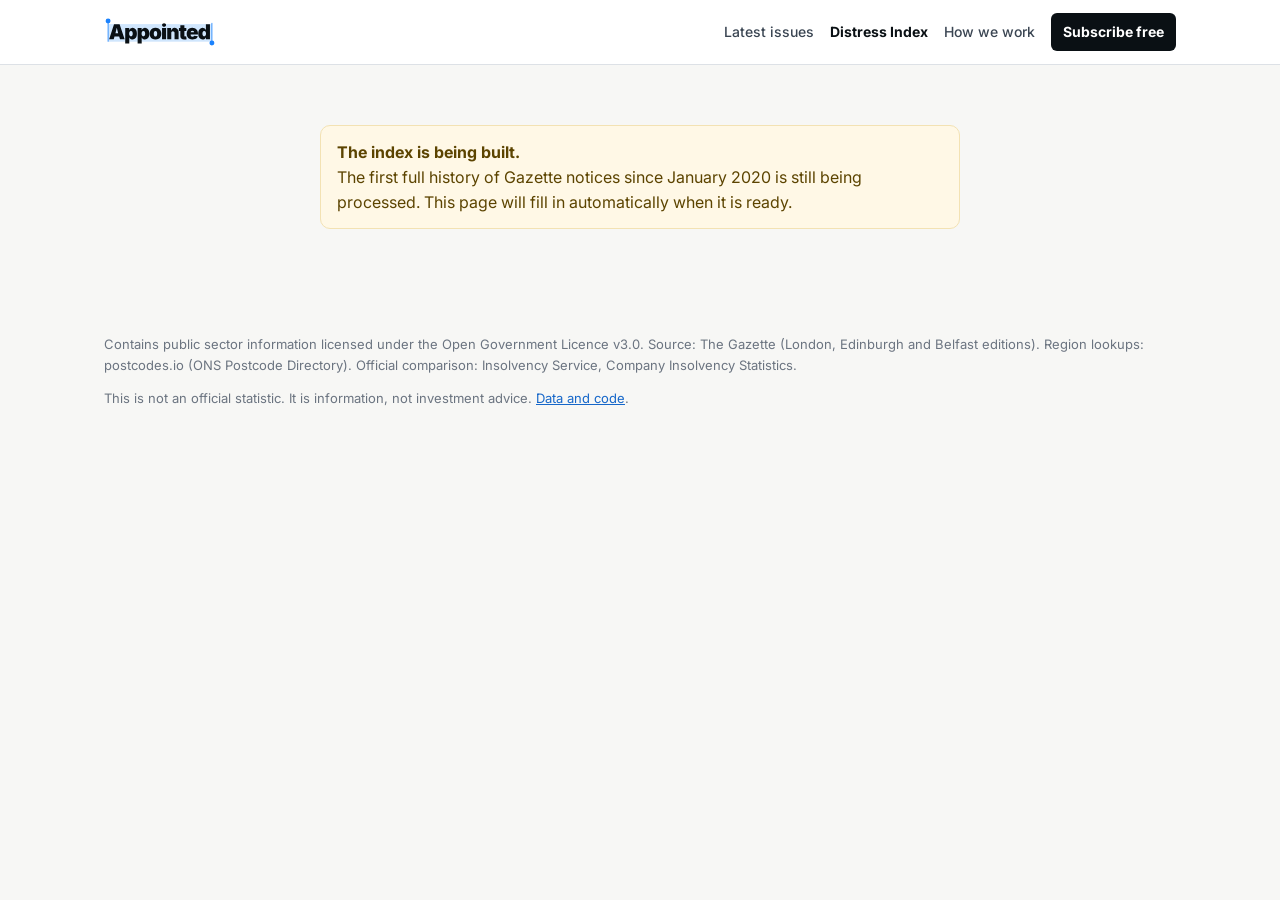
==== docs/distress-index.html @ ffb8e8b2 "Website: homepage with beehiiv sign-up, How we work, Privacy; index page moved to distress-index.htm" ====
<!doctype html>
<html lang="en-GB">
<head>
<meta charset="utf-8">
<meta name="viewport" content="width=device-width, initial-scale=1">
<title>Appointed Distress Index</title>
<meta name="description" content="A weekly measure of UK company insolvencies from Gazette notices, with regional figures, creditor pressure and a monthly check against official statistics.">
<link rel="icon" href="assets/appointed-icon-512.svg" type="image/svg+xml">
<meta property="og:title" content="Appointed Distress Index">
<meta property="og:description" content="Weekly UK company insolvencies, by region, from Gazette notices.">
<meta property="og:image" content="assets/appointed-social-1200x630.png">
<link rel="preconnect" href="https://fonts.googleapis.com">
<link href="https://fonts.googleapis.com/css2?family=Inter:wght@400;500;600;700;800;900&display=swap" rel="stylesheet">
<style>
:root{
  --ink:#0a1014; --ink-2:#3a4552; --muted:#6b7480; --rule:#dde1e6; --grid:#eceef1;
  --paper:#f7f7f5; --card:#fff; --blue:#1b82fd; --blue-ink:#1667c9; --hl:#d0e6fd;
  --s1:#2a78d6; --s2:#eb6834; --s3:#1baf7a; --s4:#eda100;
  --shade:#f1f3f5;
}
*{box-sizing:border-box}
html{-webkit-text-size-adjust:100%}
body{margin:0;background:var(--paper);color:var(--ink);font:16px/1.55 "Inter",system-ui,sans-serif}
.num{font-variant-numeric:tabular-nums}
a{color:var(--blue-ink)}
.wrap{max-width:1120px;margin:0 auto;padding:0 24px}
@media(max-width:700px){.wrap{padding:0 16px}}
header{background:#fff;border-bottom:1px solid var(--rule)}
header .wrap{display:flex;align-items:center;gap:16px;height:64px}
header img{height:30px;width:auto;display:block}
header nav{margin-left:auto;display:flex;gap:16px;font-size:14px;font-weight:500}
header nav a{color:var(--ink-2);text-decoration:none;align-self:center}
@media(max-width:560px){header nav a:not(:last-child){display:none}}
.kicker{font-size:12px;letter-spacing:.12em;text-transform:uppercase;color:var(--blue-ink);font-weight:700;margin:0 0 8px}
h1,h2,h3{letter-spacing:-.02em;line-height:1.15;margin:0}
h2{font-size:26px;font-weight:800;margin-bottom:6px}
.sub{color:var(--ink-2);margin:0 0 18px;max-width:46em}
.small{font-size:13px;color:var(--muted)}
section{padding:40px 0;border-bottom:1px solid var(--rule)}
.card{background:#fff;border:1px solid var(--rule);border-radius:12px;padding:20px}
@media(max-width:560px){.card{padding:14px}}

/* hero */
.hero{background:#fff;padding:40px 0 32px}
.hero-grid{display:grid;grid-template-columns:auto 1fr;gap:36px;align-items:center}
@media(max-width:820px){.hero-grid{grid-template-columns:1fr;gap:20px}}
.big{font-size:96px;font-weight:900;letter-spacing:-.05em;line-height:.95}
@media(max-width:560px){.big{font-size:72px}}
.chg{display:flex;gap:18px;flex-wrap:wrap;margin-top:10px;font-size:14px;color:var(--ink-2)}
.chg b{color:var(--ink);font-weight:700}
.pill{display:inline-block;font-size:12px;font-weight:700;padding:2px 10px;border-radius:999px;background:var(--hl);color:var(--blue-ink)}
.pill.warn{background:#fff3cd;color:#7a5a00}
.tiles{display:grid;grid-template-columns:repeat(3,1fr);gap:10px}
@media(max-width:560px){.tiles{grid-template-columns:1fr}}
.tile{background:var(--paper);border-radius:10px;padding:12px 14px}
.tile .n{font-size:28px;font-weight:800}
.tile .l{font-size:13px;color:var(--ink-2);font-weight:600}
.tile .x{font-size:12px;color:var(--muted)}

/* controls */
.ctrls{display:flex;flex-wrap:wrap;gap:10px;align-items:center;margin-bottom:12px}
.seg{display:inline-flex;border:1px solid var(--rule);border-radius:8px;overflow:hidden;background:#fff}
.seg button{font:inherit;font-size:13px;font-weight:600;border:0;background:#fff;color:var(--ink-2);padding:7px 12px;cursor:pointer;border-left:1px solid var(--rule)}
.seg button:first-child{border-left:0}
.seg button.on{background:var(--ink);color:#fff}
.chk{font-size:13px;color:var(--ink-2);display:inline-flex;align-items:center;gap:6px;cursor:pointer}

/* charts */
.chart{position:relative}
.chart svg{display:block;width:100%;height:auto;overflow:visible}
.tip{position:absolute;pointer-events:none;background:#fff;border:1px solid var(--rule);box-shadow:0 4px 14px rgba(10,16,20,.12);border-radius:8px;padding:8px 10px;font-size:12.5px;min-width:160px;display:none;z-index:3}
.tip b{display:block;margin-bottom:4px}
.tip .r{display:flex;justify-content:space-between;gap:14px}
.tip .r span:first-child{display:inline-flex;align-items:center;gap:6px}
.tip i{width:8px;height:8px;border-radius:50%;display:inline-block}
.legend{display:flex;gap:16px;flex-wrap:wrap;font-size:13px;color:var(--ink-2);margin-top:6px}
.legend span{display:inline-flex;align-items:center;gap:6px}
.legend i{width:16px;height:3px;border-radius:2px;display:inline-block}
.legend i.box{width:14px;height:10px;border-radius:2px}
.grid3{display:grid;grid-template-columns:repeat(3,1fr);gap:14px}
.grid2{display:grid;grid-template-columns:1fr 1fr;gap:14px}
@media(max-width:860px){.grid3,.grid2{grid-template-columns:1fr}}
.mini h3{font-size:15px;font-weight:700}
.mini .v{font-size:22px;font-weight:800;margin:2px 0 4px}

/* regions */
.reg-grid{display:grid;grid-template-columns:auto minmax(0,1fr);gap:28px;align-items:start}
@media(max-width:860px){.reg-grid{grid-template-columns:1fr}}
.tilemap text{font:600 11px Inter,sans-serif;pointer-events:none}
.tilemap rect{stroke:#fff;stroke-width:3;cursor:pointer}
table.t{width:100%;border-collapse:collapse;font-size:14px}
table.t th{text-align:left;font-size:12px;color:var(--muted);font-weight:600;border-bottom:1px solid var(--rule);padding:7px 6px;vertical-align:bottom}
@media(max-width:560px){table.t{font-size:13px}table.t td,table.t th{padding:7px 4px}}
table.t td{border-bottom:1px solid var(--rule);padding:8px 6px}
table.t td.r,table.t th.r{text-align:right}
table.t tr.on td{background:var(--hl)}
.chip{display:inline-block;width:10px;height:10px;border-radius:2px;margin-right:6px;vertical-align:-1px}
.scale{display:flex;align-items:center;gap:3px;font-size:12px;color:var(--muted);margin-top:10px;flex-wrap:wrap}
.scale i{width:22px;height:9px;border-radius:2px;display:inline-block}

details.tbl summary{font-size:13px;font-weight:600;cursor:pointer;margin-top:10px;color:var(--blue-ink)}
.tblwrap{overflow-x:auto;margin-top:8px}
.tblwrap table{font-size:12.5px;white-space:nowrap}

.notice{background:#fff8e6;border:1px solid #f3e2b3;border-radius:10px;padding:14px 16px;color:#5c4400}
.method p,.method li{color:var(--ink-2)}
.method h3{font-size:18px;font-weight:800;margin:26px 0 6px}
.caveats li{margin:8px 0}
footer{padding:32px 0 48px;font-size:13px;color:var(--muted)}
.loading{padding:60px 0;text-align:center;color:var(--muted)}
</style>
</head>
<body>
<header><div class="wrap">
  <a href="./"><img src="assets/appointed-logo.svg" alt="Appointed"></a>
  <nav><a href="https://appointed.beehiiv.com/">Latest issues</a><a href="distress-index.html" style="color:var(--ink);font-weight:700">Distress Index</a><a href="how-we-work.html">How we work</a><a href="./#signup" style="background:var(--ink);color:#fff;padding:8px 12px;border-radius:6px;font-weight:700">Subscribe free</a></nav>
</div></header>

<main id="app">
  <div class="wrap loading" id="loading">Loading the latest data…</div>
</main>

<footer><div class="wrap">
  <p>Contains public sector information licensed under the Open Government Licence v3.0. Source: The Gazette (London, Edinburgh and Belfast editions). Region lookups: postcodes.io (ONS Postcode Directory). Official comparison: Insolvency Service, Company Insolvency Statistics.</p>
  <p>This is not an official statistic. It is information, not investment advice. <a href="https://github.com/appointeduk-cyber/appointed-data">Data and code</a>.</p>
</div></footer>

<script>
(function(){
"use strict";
var C = {s1:"#2a78d6", s2:"#eb6834", s3:"#1baf7a", s4:"#eda100", ink:"#0a1014", muted:"#6b7480", grid:"#eceef1", rule:"#dde1e6", blue:"#1b82fd", shade:"#f1f3f5"};
var REGIONS = [
  ["SCO","Scotland",1,0],["NI","Northern Ireland",0,1],["NE","North East",2,1],["NW","North West",1,2],
  ["YH","Yorkshire and The Humber",2,2],["WAL","Wales",0,3],["WM","West Midlands",1,3],["EM","East Midlands",2,3],
  ["EE","East of England",3,3],["SW","South West",0,4],["SE","South East",1,4],["LON","London",2,4]];
// diverging: below 100 cool, above 100 warm, neutral grey around 100
var DIV = [["#2a78d6","≤80"],["#86b6ef","80–95"],["#e6e8eb","95–105"],["#f5b48f","105–120"],["#eb6834","120–140"],["#b8461a","≥140"]];
function divColor(v){ if(v===null||v===""||isNaN(v)) return "#f4f5f6";
  v=+v; return v<=80?DIV[0][0]:v<95?DIV[1][0]:v<=105?DIV[2][0]:v<=120?DIV[3][0]:v<=140?DIV[4][0]:DIV[5][0]; }
function darkText(v){ v=+v; return v<=80||v>140; }

function parseCSV(t){ var lines=t.trim().split(/\r?\n/), h=lines.shift().split(",");
  return lines.map(function(l){ var c=[],cur="",q=false; for(var i=0;i<l.length;i++){var ch=l[i];
      if(ch=='"'){q=!q;continue} if(ch==','&&!q){c.push(cur);cur="";continue} cur+=ch;} c.push(cur);
    var o={}; h.forEach(function(k,i){o[k]=c[i]}); return o; }); }
function get(u,j){ return fetch(u,{cache:"no-cache"}).then(function(r){ if(!r.ok) throw new Error(u); return j?r.json():r.text(); }); }
function fmtDate(s,opt){ var d=new Date(s+"T00:00:00Z"); return d.toLocaleDateString("en-GB",Object.assign({timeZone:"UTC"},opt||{day:"numeric",month:"short",year:"numeric"})); }
function weekEnd(s){ var d=new Date(s+"T00:00:00Z"); d.setUTCDate(d.getUTCDate()+6); return d.toISOString().slice(0,10); }
function el(tag,attrs,html){ var e=document.createElement(tag); if(attrs) for(var k in attrs) e.setAttribute(k,attrs[k]); if(html!=null) e.innerHTML=html; return e; }
function sign(x){ return (x>0?"+":"")+x; }

Promise.all([
  get("data/index_weekly.csv"), get("data/meta.json",true), get("data/summary.json",true),
  get("data/index_regional.csv"), get("data/diffusion_regions.csv"),
  get("data/reconciliation.csv").catch(function(){return null}),
  get("data/reconciliation_summary.json",true).catch(function(){return null})
]).then(function(r){ render(parseCSV(r[0]), r[1], r[2], parseCSV(r[3]), parseCSV(r[4]), r[5]?parseCSV(r[5]):[], r[6]); })
.catch(function(){
  document.getElementById("loading").innerHTML='<div class="notice" style="max-width:640px;margin:0 auto;text-align:left"><b>The index is being built.</b><br>The first full history of Gazette notices since January 2020 is still being processed. This page will fill in automatically when it is ready.</div>';
});

/* ---------- generic line chart with crosshair ---------- */
function lineChart(host, opt){
  // opt: {x:[dates], series:[{name,color,values,width,dash}], yMin, yMax, ref (number), refLabel, shade:[from,to], fmt, height, pct}
  host.innerHTML=""; host.classList.add("chart");
  var W=Math.max(320, host.clientWidth||900), narrow=W<560, H=opt.height||(narrow?240:300);
  var p={l:42,r:narrow?14:110,t:14,b:28}, n=opt.x.length;
  var all=[]; opt.series.forEach(function(s){ s.values.forEach(function(v){ if(v!==null&&v!==""&&!isNaN(v)) all.push(+v); }); });
  var mn=opt.yMin!=null?opt.yMin:Math.min.apply(null,all), mx=opt.yMax!=null?opt.yMax:Math.max.apply(null,all);
  if(opt.ref!=null){ mn=Math.min(mn,opt.ref); mx=Math.max(mx,opt.ref); }
  var span=mx-mn||1, raw=span/4, mag=Math.pow(10,Math.floor(Math.log10(raw))), step=[1,2,2.5,5,10].map(function(m){return m*mag}).filter(function(s){return s>=raw})[0];
  mn=Math.floor(mn/step)*step; mx=Math.ceil(mx/step)*step;
  var X=function(i){return p.l+i*(W-p.l-p.r)/Math.max(1,n-1)}, Y=function(v){return p.t+(mx-v)*(H-p.t-p.b)/(mx-mn)};
  var fmt=opt.fmt||function(v){return Math.round(v*10)/10};
  var s='<svg viewBox="0 0 '+W+' '+H+'" role="img" aria-label="'+(opt.label||"chart")+'">';
  if(opt.shade){ var a=opt.x.findIndex(function(d){return d>=opt.shade[0]}), b=opt.x.findIndex(function(d){return d>opt.shade[1]}); if(b<0) b=n; if(a>=0&&b>a){
    s+='<rect x="'+X(a)+'" y="'+p.t+'" width="'+(X(b-1)-X(a))+'" height="'+(H-p.t-p.b)+'" fill="'+C.shade+'"/>';
    s+='<text x="'+(X(a)+6)+'" y="'+(p.t+14)+'" font-size="11" fill="'+C.muted+'">'+(opt.shadeLabel||"")+'</text>'; } }
  for(var g=mn; g<=mx+1e-9; g+=step){ var y=Y(g), isRef=opt.ref!=null&&Math.abs(g-opt.ref)<1e-9;
    s+='<line x1="'+p.l+'" x2="'+(W-p.r)+'" y1="'+y+'" y2="'+y+'" stroke="'+(isRef?"#9aa3ad":C.grid)+'"'+(isRef?' stroke-dasharray="4 3"':'')+'/>';
    s+='<text x="'+(p.l-6)+'" y="'+(y+4)+'" text-anchor="end" font-size="11" fill="'+C.muted+'">'+(opt.pct?Math.round(g*100)+"%":Math.round(g*10)/10)+'</text>'; }
  if(opt.ref!=null&&opt.refLabel) s+='<text x="'+(W-p.r-4)+'" y="'+(Y(opt.ref)-6)+'" text-anchor="end" font-size="11" fill="'+C.muted+'">'+opt.refLabel+'</text>';
  // year ticks
  var lastY="", lastX=-999; opt.x.forEach(function(d,i){ var yv=d.slice(0,4); if(yv!==lastY){ lastY=yv; var xx=X(i); if(i===0){ var nxt=opt.x.findIndex(function(z){return z.slice(0,4)!==yv}); if(nxt>0 && X(nxt)-xx<44) return; } if(xx-lastX<40) return; s+='<text x="'+xx+'" y="'+(H-8)+'" font-size="11" fill="'+C.muted+'">'+yv+'</text>'; lastX=xx; } });
  opt.series.forEach(function(se){ var pts=[], segs=[];
    se.values.forEach(function(v,i){ if(v===null||v===""||isNaN(v)){ if(pts.length) segs.push(pts); pts=[]; } else pts.push(X(i)+","+Y(+v)); }); if(pts.length) segs.push(pts);
    segs.forEach(function(sg){ s+='<polyline fill="none" stroke="#fff" stroke-width="'+((se.width||2)+3)+'" stroke-linejoin="round" points="'+sg.join(" ")+'"/>';
      s+='<polyline fill="none" stroke="'+se.color+'" stroke-width="'+(se.width||2)+'" stroke-linejoin="round" stroke-linecap="round"'+(se.dash?' stroke-dasharray="'+se.dash+'"':'')+' points="'+sg.join(" ")+'"/>'; }); });
  // end labels
  if(!narrow){ var labs=[]; opt.series.forEach(function(se){ for(var i=n-1;i>=0;i--){ var v=se.values[i]; if(v!==null&&v!==""&&!isNaN(v)){ labs.push({se:se,y:Y(+v),v:+v,i:i}); break; } } });
    labs.sort(function(a,b){return a.y-b.y}); for(var k=1;k<labs.length;k++) if(labs[k].y-labs[k-1].y<15) labs[k].y=labs[k-1].y+15;
    labs.forEach(function(l){ s+='<circle cx="'+X(l.i)+'" cy="'+Y(l.v)+'" r="4" fill="'+l.se.color+'" stroke="#fff" stroke-width="2"/><text x="'+(X(l.i)+9)+'" y="'+(l.y+4)+'" font-size="12" font-weight="600" fill="'+C.ink+'">'+(l.se.short||l.se.name)+'</text>'; }); }
  s+='<line class="cx" x1="0" x2="0" y1="'+p.t+'" y2="'+(H-p.b)+'" stroke="'+C.ink+'" stroke-width="1" style="display:none"/><g class="dots"></g>';
  s+='<rect class="hit" x="'+p.l+'" y="0" width="'+(W-p.l-p.r)+'" height="'+H+'" fill="transparent"/></svg><div class="tip"></div>';
  host.innerHTML=s;
  var svg=host.querySelector("svg"), hit=host.querySelector(".hit"), tip=host.querySelector(".tip"), cx=host.querySelector(".cx"), dots=host.querySelector(".dots");
  function move(ev){ var rc=svg.getBoundingClientRect(), sx=W/rc.width, xp=((ev.touches?ev.touches[0].clientX:ev.clientX)-rc.left)*sx;
    var i=Math.max(0,Math.min(n-1,Math.round((xp-p.l)/(W-p.l-p.r)*(n-1)))), x=X(i);
    cx.setAttribute("x1",x); cx.setAttribute("x2",x); cx.style.display="";
    var rows=opt.series.filter(function(se){var v=se.values[i];return v!==null&&v!==""&&!isNaN(v)});
    dots.innerHTML=rows.map(function(se){return '<circle cx="'+x+'" cy="'+Y(+se.values[i])+'" r="4.5" fill="'+se.color+'" stroke="#fff" stroke-width="2"/>'}).join("");
    tip.innerHTML='<b>'+(opt.xLabel?opt.xLabel(opt.x[i]):opt.x[i])+'</b>'+rows.map(function(se){return '<div class="r"><span><i style="background:'+se.color+'"></i>'+se.name+'</span><span class="num">'+fmt(+se.values[i])+'</span></div>'}).join("")+(opt.extra?opt.extra(i):"");
    tip.style.display="block"; var px=x/sx, left=px+14; if(left+tip.offsetWidth>rc.width) left=px-14-tip.offsetWidth; tip.style.left=Math.max(0,left)+"px"; tip.style.top="8px"; }
  function out(){ tip.style.display="none"; cx.style.display="none"; dots.innerHTML=""; }
  hit.addEventListener("mousemove",move); hit.addEventListener("touchmove",move,{passive:true}); hit.addEventListener("mouseleave",out);
}

/* ---------- page ---------- */
var STATE={range:"all",rob:false,ck:"ADM"}, LASTW=0;
function render(idx, meta, sum, reg, diff, recon, rsum){
  LASTW=window.innerWidth;
  var app=document.getElementById("app"); app.innerHTML="";
  var last=idx[idx.length-1], prov=last.provisional==="1";
  var we=weekEnd(last.week_start);
  var wlab=function(d){ return "Week to "+fmtDate(weekEnd(d)); };

  // HERO
  var hero=el("section",{"class":"hero"}); hero.innerHTML='<div class="wrap"><p class="kicker">Appointed Distress Index · week to '+fmtDate(we)+(prov?' <span class="pill warn">provisional</span>':'')+'</p>'+
    '<div class="hero-grid"><div><div class="big num">'+Math.round(+last.index)+'</div>'+
    '<div class="chg"><span>vs 4 weeks ago <b class="num">'+sign(sum.change_vs_4wk_ago)+'</b></span>'+(sum.change_vs_year_ago!=null?'<span>vs a year ago <b class="num">'+sign(sum.change_vs_year_ago)+'</b></span>':'')+'</div></div>'+
    '<div><p style="margin:0 0 12px;color:var(--ink-2)">UK company insolvencies over the last four weeks, against the 2024–25 average. <b>100 = the 2024–25 average</b> ("recent normal", not a long-run average). Above 100 means more insolvencies than that.</p>'+
    '<div class="tiles">'+
      tile("Administrations",last.administrations)+tile("Creditors' voluntary liquidations",last.cvl)+tile("Winding-up orders",last.winding_up_orders)+
    '</div><p class="small" style="margin:10px 0 0">'+(+last.events_4wk).toLocaleString("en-GB")+' insolvencies in the last four weeks. Latest four weeks are provisional.</p></div></div></div>';
  app.appendChild(hero);
  function tile(l,v){ return '<div class="tile"><div class="l">'+l+'</div><div class="n num">'+Math.round(+v)+'</div><div class="x">index, 2024–25 = 100</div></div>'; }

  // TREND
  var tr=el("section",{id:"trend"}); tr.innerHTML='<div class="wrap"><h2>The trend since 2020</h2><p class="sub">Weekly, based on rolling four-week totals. The grey band marks the period when the law restricted winding-up petitions, which held insolvencies artificially low.</p>'+
    '<div class="card"><div class="ctrls"><div class="seg" id="rng"><button data-v="all" class="on">Since 2020</button><button data-v="104">2 years</button><button data-v="52">1 year</button></div>'+
    '<label class="chk"><input type="checkbox" id="rob"> Show alternative weightings</label></div><div id="c-main"></div><div class="legend" id="lg-main"></div>'+
    '<details class="tbl"><summary>Show as a table</summary><div class="tblwrap" id="t-main"></div></details></div>'+
    '<h3 style="font-size:18px;font-weight:800;margin:28px 0 10px">The three parts</h3><div class="grid3" id="minis"></div></div>';
  app.appendChild(tr);
  var range=STATE.range, rob=STATE.rob;
  function slice(arr){ return range==="all"?arr:arr.slice(-(+range)); }
  function drawMain(){
    var x=slice(idx.map(function(r){return r.week_start}));
    var series=[{name:"Distress index",short:"Index",color:C.blue,width:2.5,values:slice(idx.map(function(r){return r.index}))}];
    if(rob){ series.push({name:"Equal weights",short:"Equal weights",color:C.s2,width:1.5,dash:"5 3",values:slice(idx.map(function(r){return r.equal_weight}))});
             series.push({name:"Plain count",short:"Plain count",color:C.s3,width:1.5,dash:"2 3",values:slice(idx.map(function(r){return r.plain_count}))}); }
    lineChart(document.getElementById("c-main"),{x:x,series:series,ref:100,refLabel:"2024–25 = 100",shade:["2020-03-01","2022-03-31"],shadeLabel:"Petitions restricted by law",xLabel:wlab,label:"Distress index since 2020"});
    document.getElementById("lg-main").innerHTML=series.map(function(s){return '<span><i style="background:'+s.color+'"></i>'+s.name+'</span>'}).join("")+'<span><i class="box" style="background:'+C.shade+';border:1px solid #dfe3e7"></i>Petition restrictions (Mar 2020 – Mar 2022)</span>';
  }
  drawMain();
  document.querySelectorAll("#rng button").forEach(function(b){ b.onclick=function(){ document.querySelectorAll("#rng button").forEach(function(x){x.classList.remove("on")}); b.classList.add("on"); range=STATE.range=b.dataset.v; drawMain(); }; });
  document.querySelectorAll("#rng button").forEach(function(b){ b.classList.toggle("on", b.dataset.v===range); });
  document.getElementById("rob").checked=rob;
  document.getElementById("rob").onchange=function(){ rob=STATE.rob=this.checked; drawMain(); };
  var tb='<table class="t num"><tr><th>Week to</th><th class="r">Index</th><th class="r">Admin.</th><th class="r">CVL</th><th class="r">Winding-up orders</th><th class="r">Equal weights</th><th class="r">Plain count</th></tr>';
  idx.slice(-26).reverse().forEach(function(r){ tb+='<tr><td>'+fmtDate(weekEnd(r.week_start))+(r.provisional==="1"?" (p)":"")+'</td><td class="r">'+r.index+'</td><td class="r">'+r.administrations+'</td><td class="r">'+r.cvl+'</td><td class="r">'+r.winding_up_orders+'</td><td class="r">'+r.equal_weight+'</td><td class="r">'+r.plain_count+'</td></tr>'; });
  document.getElementById("t-main").innerHTML=tb+'</table><p class="small">Latest 26 weeks. (p) = provisional.</p>';
  var w=meta.index&&meta.index.weights||{};
  [["administrations","Administrations","ADM","Mostly larger businesses; gazetted by law."],["cvl","Creditors' voluntary liquidations","CVL","Directors close an insolvent company; the most common route."],["winding_up_orders","Winding-up orders","WUO","A court closes the company, usually on a creditor's petition."]].forEach(function(c,k){
    var box=el("div",{"class":"card mini"}); box.innerHTML='<h3>'+c[1]+'</h3><div class="v num">'+Math.round(+last[c[0]])+'</div><div class="small" style="margin-bottom:6px">'+c[3]+' Weight in index: '+(w[c[2]]!=null?Math.round(w[c[2]]*100)+'%':'–')+'</div><div class="m"></div>';
    document.getElementById("minis").appendChild(box);
    lineChart(box.querySelector(".m"),{x:idx.map(function(r){return r.week_start}).slice(-104),series:[{name:c[1],short:" ",color:[C.s1,C.s2,C.s3][k],values:idx.map(function(r){return r[c[0]]}).slice(-104)}],ref:100,height:150,xLabel:wlab,label:c[1]});
  });

  // CREDITOR PRESSURE
  var pr=el("section",{id:"pressure"});
  var pet=idx.filter(function(r){return r.petitions_index!==""});
  pr.innerHTML='<div class="wrap"><h2>Creditor pressure</h2><p class="sub">Winding-up petitions: creditors asking a court to close a company. A petition is a request, not a failure, and many are paid or dismissed, so petitions are tracked separately from the index. Shown from April 2022, after Covid restrictions ended.</p>'+
    '<div class="grid2"><div class="card"><h3 style="font-size:16px;font-weight:700;margin-bottom:8px">Petitions, 2024–25 = 100</h3><div id="c-pet"></div></div>'+
    '<div class="card"><h3 style="font-size:16px;font-weight:700;margin-bottom:8px">Share of petitions brought by HMRC</h3><div id="c-hmrc"></div><p class="small" style="margin:8px 0 0">Counts petitions where HMRC is named in the notice summary. Summaries are sometimes cut short, so this is a lower bound.</p></div></div></div>';
  app.appendChild(pr);
  if(pet.length){
    lineChart(document.getElementById("c-pet"),{x:pet.map(function(r){return r.week_start}),series:[{name:"Petitions index",short:"Petitions",color:C.s2,values:pet.map(function(r){return r.petitions_index})}],ref:100,xLabel:wlab,height:240,label:"Petitions index"});
    lineChart(document.getElementById("c-hmrc"),{x:pet.map(function(r){return r.week_start}),series:[{name:"HMRC share",short:"HMRC",color:C.s1,values:pet.map(function(r){return r.petitions_hmrc_share_detected})}],yMin:0,pct:true,fmt:function(v){return Math.round(v*100)+"%"},xLabel:wlab,height:240,label:"HMRC share of petitions"});
  }

  // REGIONS
  var rg=el("section",{id:"regions"});
  var lw=reg.filter(function(r){return r.week_start===reg[reg.length-1].week_start});
  var byName={}; lw.forEach(function(r){byName[r.region]=r});
  var dl=diff.length?diff[diff.length-1]:null;
  rg.innerHTML='<div class="wrap"><h2>By region</h2><p class="sub">Last 13 weeks against each region\'s own 2024–25 average. Regions use 13-week totals because weekly numbers are too small to be reliable; anything under 20 insolvencies is not shown.</p>'+
    '<div class="card"><div class="reg-grid"><div><div id="tm"></div><div class="scale">'+DIV.map(function(d){return '<i style="background:'+d[0]+'"></i>'+d[1]}).join(" ")+'</div>'+
    (dl?'<p style="margin:14px 0 0;max-width:290px"><b class="num" style="font-size:22px">'+Math.round(+dl.diffusion)+'</b> <span class="small">breadth score: share of regions where insolvencies are up on a year earlier (50 = as many up as down)</span></p>':'')+
    '</div><div class="tblwrap" style="margin:0"><table class="t num" id="rt"><tr><th>Region</th><th class="r">Last 13<br>weeks</th><th class="r">Index</th><th class="r">vs year<br>ago</th></tr></table></div></div>'+
    '<p class="small" style="margin:12px 0 0">Region is taken from the map point The Gazette attaches to each notice, which appears to reflect the registered office. Registered offices can be an accountant\'s or insolvency practitioner\'s address, so regional figures show where companies are registered, not necessarily where they trade.</p></div></div>';
  app.appendChild(rg);
  var size=64,gap=5,svg='<svg class="tilemap" width="'+(4*size+3*gap)+'" height="'+(5*size+4*gap)+'" viewBox="0 0 '+(4*size+3*gap)+' '+(5*size+4*gap)+'" role="img" aria-label="Regional index map">';
  REGIONS.forEach(function(R){ var r=byName[R[1]]||{}, v=r.index_13wk, X=R[2]*(size+gap), Y=R[3]*(size+gap);
    svg+='<rect data-r="'+R[1]+'" x="'+X+'" y="'+Y+'" width="'+size+'" height="'+size+'" rx="6" fill="'+divColor(v)+'"><title>'+R[1]+': '+(v!==""&&v!=null?v:"too few to show")+'</title></rect>';
    svg+='<text x="'+(X+size/2)+'" y="'+(Y+size/2)+'" text-anchor="middle" fill="'+(v!==""&&v!=null&&darkText(v)?"#fff":"#0a1014")+'">'+R[0]+'</text><text x="'+(X+size/2)+'" y="'+(Y+size/2+14)+'" text-anchor="middle" font-weight="800" fill="'+(v!==""&&v!=null&&darkText(v)?"#fff":"#0a1014")+'">'+(v!==""&&v!=null?Math.round(+v):"–")+'</text>'; });
  document.getElementById("tm").innerHTML=svg+'</svg>';
  var rows=lw.filter(function(r){return r.region!=="Unknown"}).sort(function(a,b){return (+b.index_13wk||0)-(+a.index_13wk||0)});
  var rt=document.getElementById("rt");
  rows.forEach(function(r){ var tr=el("tr",{"data-r":r.region}); tr.innerHTML='<td><span class="chip" style="background:'+divColor(r.index_13wk)+'"></span>'+r.region.replace(" and The Humber"," & Humber")+'</td><td class="r">'+r.events_13wk+'</td><td class="r"><b>'+(r.index_13wk!==""?Math.round(+r.index_13wk):"–")+'</b></td><td class="r">'+(r.vs_year_earlier_pct!==""?sign(Math.round(+r.vs_year_earlier_pct))+"%":"–")+'</td>'; rt.appendChild(tr); });
  var unk=byName["Unknown"]; if(unk){ var tr=el("tr"); tr.innerHTML='<td class="small">Region unknown</td><td class="r small">'+unk.events_13wk+'</td><td></td><td></td>'; rt.appendChild(tr); }
  function hl(name){ document.querySelectorAll("#rt tr").forEach(function(t){t.classList.toggle("on",t.dataset.r===name)}); document.querySelectorAll("#tm rect").forEach(function(t){t.setAttribute("stroke",t.dataset.r===name?"#0a1014":"#fff")}); }
  document.querySelectorAll("#tm rect").forEach(function(t){t.addEventListener("click",function(){hl(t.dataset.r)})});
  document.querySelectorAll("#rt tr[data-r]").forEach(function(t){t.addEventListener("click",function(){hl(t.dataset.r)})});

  // OFFICIAL CHECK
  var ck=el("section",{id:"check"});
  ck.innerHTML='<div class="wrap"><h2>Checked against the official figures</h2><p class="sub">Every month we compare our counts for England and Wales with the Insolvency Service\'s official statistics. The two will never match exactly: official figures are counted by the month a case is registered at Companies House, ours by the week the Gazette notice is published. What matters is that the two move together at a steady ratio.</p><div class="card" id="ck-body"></div></div>';
  app.appendChild(ck);
  var body=document.getElementById("ck-body");
  if(rsum&&rsum.components&&recon.length){
    var names={ADM:"Administrations",CVL:"Creditors' voluntary liquidations",WUO:"Winding-up orders (official: compulsory liquidations)"};
    body.innerHTML='<div class="ctrls"><div class="seg" id="ckc"><button data-v="ADM" class="on">Administrations</button><button data-v="CVL">CVLs</button><button data-v="WUO">Winding-up orders</button></div></div><div id="c-ck"></div><div class="legend"><span><i style="background:'+C.blue+'"></i>Appointed (Gazette)</span><span><i style="background:'+C.ink+'"></i>Insolvency Service (official)</span></div>'+
      '<div class="tblwrap"><table class="t num" style="margin-top:14px"><tr><th>Component</th><th class="r">Ours ÷ official</th><th class="r">Range</th><th class="r">Months within 10%</th><th class="r">Monthly match</th><th class="r">3-month match</th></tr>'+
      Object.keys(names).filter(function(k){return rsum.components[k]}).map(function(k){var s=rsum.components[k]; return '<tr><td>'+names[k]+'</td><td class="r">'+s.ratio_mean.toFixed(2)+'</td><td class="r">'+s.ratio_min.toFixed(2)+'–'+s.ratio_max.toFixed(2)+'</td><td class="r">'+Math.round(s.share_of_months_within_10pct_of_mean*100)+'%</td><td class="r">'+(s.corr_monthly_changes!=null?s.corr_monthly_changes.toFixed(2):"–")+'</td><td class="r">'+(s.corr_3month_changes!=null?s.corr_3month_changes.toFixed(2):"–")+'</td></tr>';}).join("")+
      '</table></div><p class="small" style="margin:10px 0 0">Since April 2022. "Ours ÷ official" is the average ratio; "within 10%" is the share of months close to it; "match" is the correlation of changes from month to month and over 3-month totals (1 = perfectly in step). Official source: '+(rsum.official_release||"Insolvency Service")+'.</p>';
    function drawCk(k){ var rr=recon.filter(function(r){return r.component===k});
      lineChart(document.getElementById("c-ck"),{x:rr.map(function(r){return r.month}),series:[{name:"Appointed",short:"Appointed",color:C.blue,values:rr.map(function(r){return r.appointed})},{name:"Official",short:"Official",color:C.ink,values:rr.map(function(r){return r.official})}],yMin:0,fmt:function(v){return Math.round(v).toLocaleString("en-GB")},xLabel:function(m){return fmtDate(m+"-01",{month:"long",year:"numeric"})},height:260,label:"Appointed vs official monthly counts",shade:["2020-03","2022-03"],shadeLabel:"Petitions restricted"}); }
    drawCk(STATE.ck); document.querySelectorAll("#ckc button").forEach(function(b){ b.classList.toggle("on", b.dataset.v===STATE.ck); });
    document.querySelectorAll("#ckc button").forEach(function(b){ b.onclick=function(){ document.querySelectorAll("#ckc button").forEach(function(x){x.classList.remove("on")}); b.classList.add("on"); STATE.ck=b.dataset.v; drawCk(b.dataset.v); }; });
  } else body.innerHTML='<p class="small" style="margin:0">The comparison appears here once the latest official release has been processed.</p>';

  // METHOD
  var q=meta.quality||{}, dd=q.dedup||{};
  var md=el("section",{id:"method","class":"method"});
  md.innerHTML='<div class="wrap"><div style="max-width:780px"><h2>How the index works</h2>'+
    '<h3>What it counts</h3><p>The three procedures the law requires to be published in The Gazette, which together make up about 99% of UK company insolvencies: administrations (notice code 2410), creditors\' voluntary liquidations (2441 and 2443, merged into one event per company) and winding-up orders (2452). Petitions are tracked separately. Receiver appointments and disclaimers are collected but excluded, because there is no legal duty to gazette most of them.</p>'+
    '<h3>Counting companies, not notices</h3><p>One insolvency can generate several notices. We count one event per company per procedure, using the company number in each notice. Companies that move from administration into liquidation are not counted twice. Currently '+(dd.CVL_notices_per_event?dd.CVL_notices_per_event.toFixed(2):"–")+' CVL notices are published per CVL.</p>'+
    '<h3>Dates</h3><p>Each insolvency is dated by the week its first Gazette notice was published, usually a few days after the event. The latest four weeks are provisional.</p>'+
    '<h3>Weights</h3><p>Each part is scaled so that its typical week-to-week swing counts the same (the method used by the Conference Board for its leading indicators). Current weights: administrations '+pc(w.ADM)+', CVLs '+pc(w.CVL)+', winding-up orders '+pc(w.WUO)+'. Tick "alternative weightings" on the chart to see that the trend holds under equal weights and a plain count.</p>'+
    '<h3>Data quality this week</h3><ul><li>Notices processed: '+(q.notices||0).toLocaleString("en-GB")+'</li><li>Placed in a region by map point: '+pc(q.share_located_by_map_point)+'</li><li>Region unknown: '+pc(q.share_region_unknown)+'</li></ul>'+
    '<h3>Caveats</h3><ul class="caveats">'+
      '<li>The index counts administrator appointments, winding-up orders and creditors\' voluntary liquidations published in The Gazette. It does not include company voluntary arrangements, restructuring plans or moratoriums, which are not gazetted, and it excludes solvent members\' voluntary liquidations.</li>'+
      '<li>100 is the average for 2024–25, a "recent normal". It is not a long-run average: the official insolvency rate in 2024–25 was under half its 2008–09 peak.</li>'+
      '<li>Between spring 2020 and 31 March 2022 the law restricted creditors\' winding-up petitions, so winding-up orders and petitions in that period are artificially low. The petition indicator therefore starts in April 2022.</li>'+
      '<li>Figures are dated by the week each notice was published. The latest four weeks are provisional and will be revised as late notices appear.</li>'+
      '<li>Regional figures use 13-week totals. Cells with fewer than 20 insolvencies are not shown because they are too volatile to be reliable. This is a reliability rule, not a confidentiality rule: the underlying notices are public.</li>'+
      '<li>A petition is a creditor\'s request, not a failure. Many petitions do not end in a winding-up order, and petition volumes reflect HMRC enforcement policy as well as business conditions.</li>'+
      '<li>This index is not an official statistic. The Insolvency Service\'s monthly figures are the authoritative measure; our monthly comparison against them is shown above.</li>'+
      '<li>The index is in development and may be revised as methods improve. Method version '+(meta.method_version||"")+'.</li>'+
    '</ul><p class="small">Last updated '+(meta.updated_utc?fmtDate(meta.updated_utc.slice(0,10)):"")+'. Download the data: <a href="data/index_weekly.csv">weekly index</a> · <a href="data/index_regional.csv">regions</a> · <a href="data/reconciliation.csv">official comparison</a> · <a href="data/meta.json">method and quality</a>.</p></div></div>';
  app.appendChild(md);
  function pc(v){ return v==null?"–":Math.round(v*100)+"%"; }

  if(!window._rz){ window._rz=1; var t; window.addEventListener("resize",function(){ if(Math.abs(window.innerWidth-LASTW)<40) return; clearTimeout(t); t=setTimeout(function(){ render(idx,meta,sum,reg,diff,recon,rsum); },200); }); }
}
})();
</script>
</body>
</html>
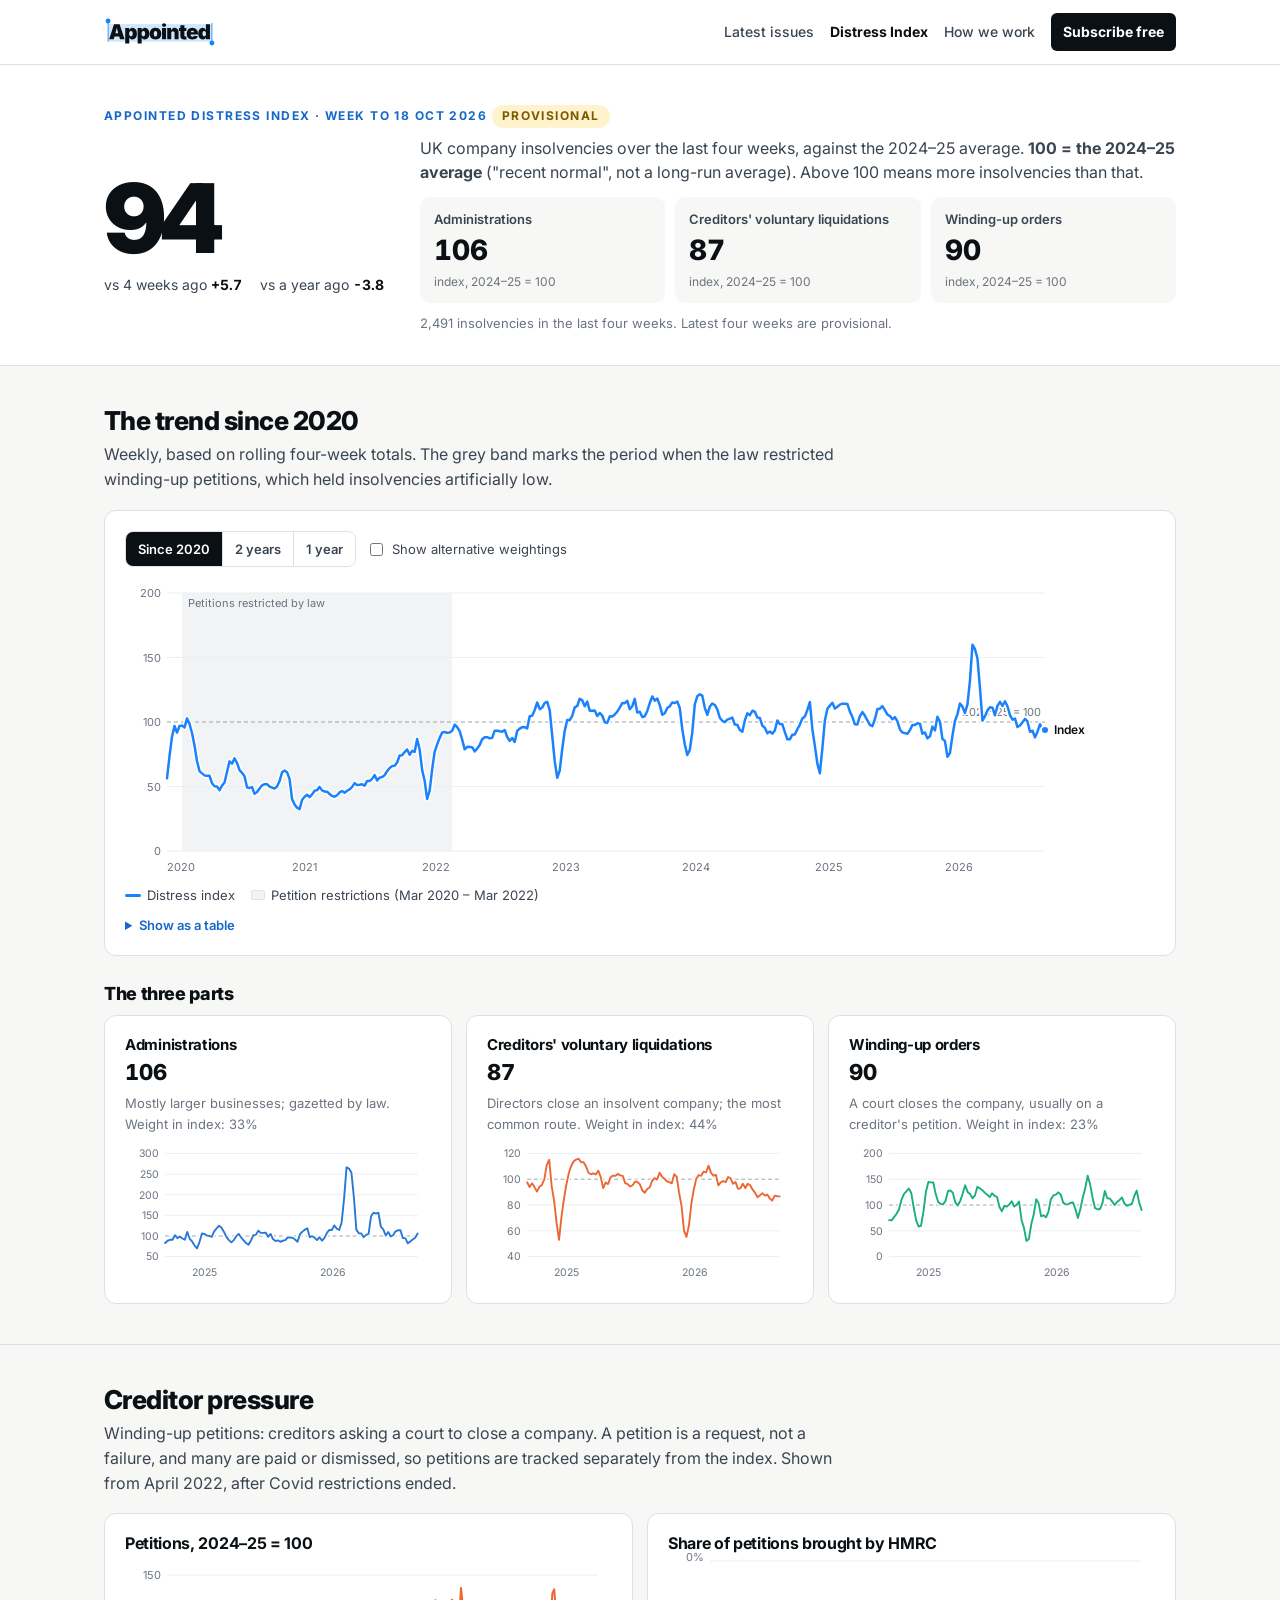
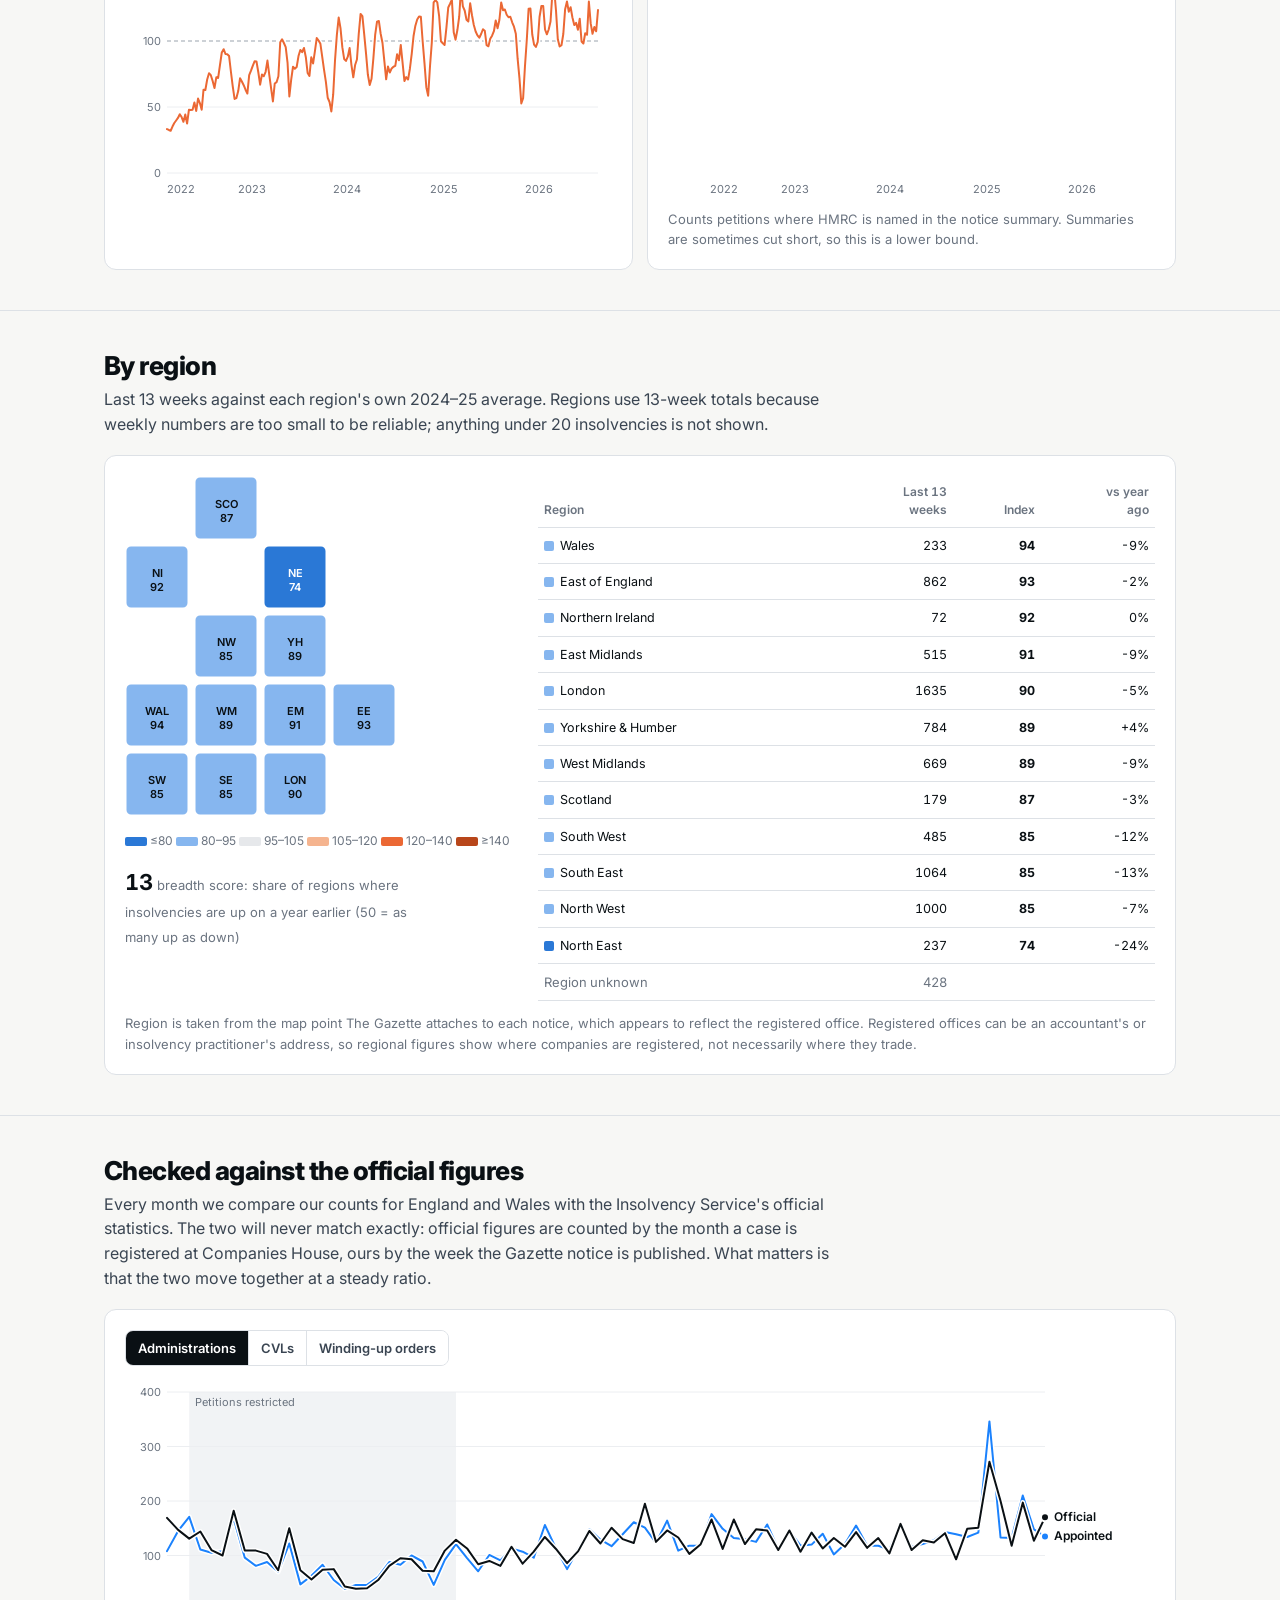
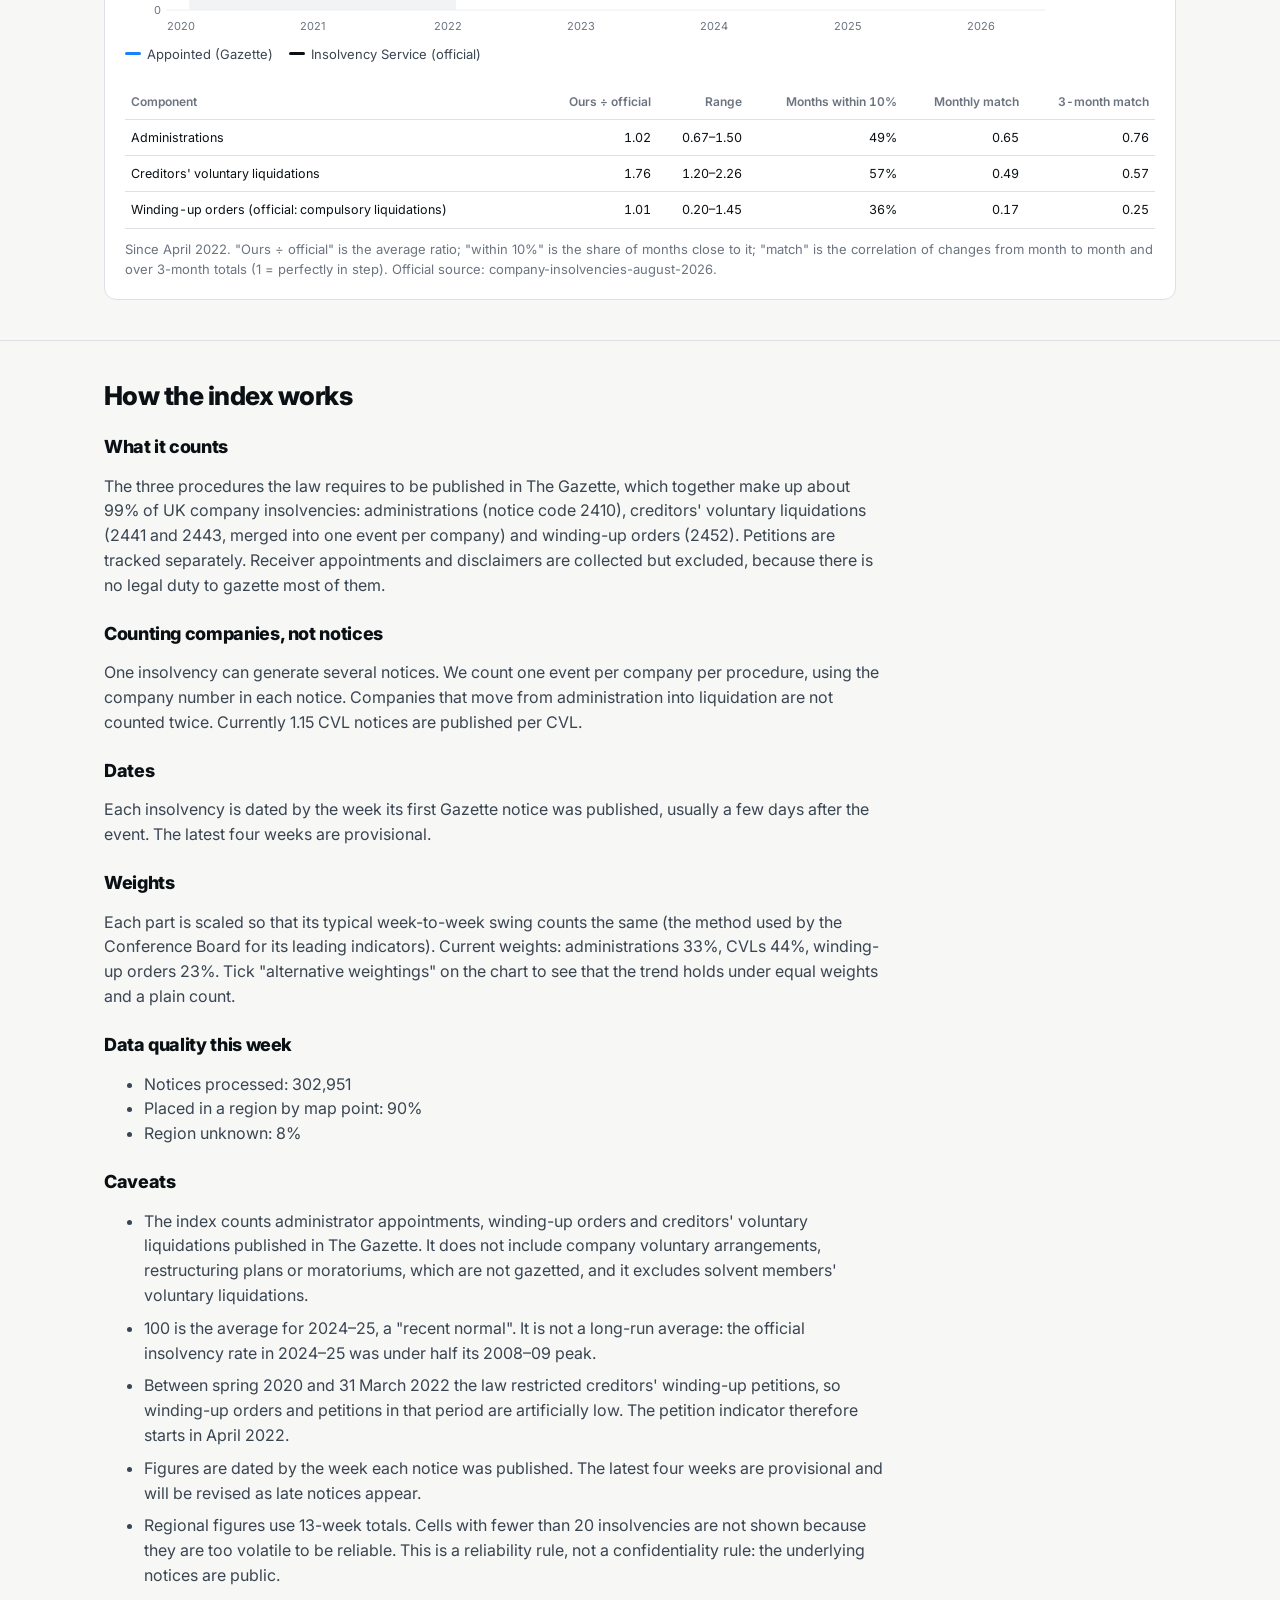
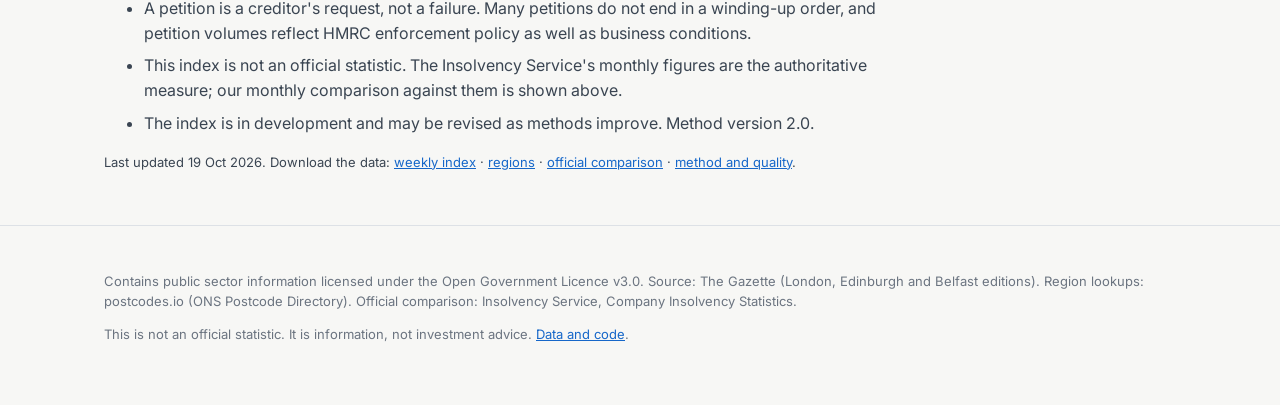
==== commit 8bcba777: "Data method 2.1: fix CVL double count, hide HMRC share until measurable, add constituency counts and" ====
--- a/docs/distress-index.html
+++ b/docs/distress-index.html
@@ -260,13 +260,17 @@
   // CREDITOR PRESSURE
   var pr=el("section",{id:"pressure"});
   var pet=idx.filter(function(r){return r.petitions_index!==""});
+  var hasHmrc=pet.some(function(r){return r.petitions_hmrc_share_detected!==""&&r.petitions_hmrc_share_detected!=null});
   pr.innerHTML='<div class="wrap"><h2>Creditor pressure</h2><p class="sub">Winding-up petitions: creditors asking a court to close a company. A petition is a request, not a failure, and many are paid or dismissed, so petitions are tracked separately from the index. Shown from April 2022, after Covid restrictions ended.</p>'+
     '<div class="grid2"><div class="card"><h3 style="font-size:16px;font-weight:700;margin-bottom:8px">Petitions, 2024–25 = 100</h3><div id="c-pet"></div></div>'+
-    '<div class="card"><h3 style="font-size:16px;font-weight:700;margin-bottom:8px">Share of petitions brought by HMRC</h3><div id="c-hmrc"></div><p class="small" style="margin:8px 0 0">Counts petitions where HMRC is named in the notice summary. Summaries are sometimes cut short, so this is a lower bound.</p></div></div></div>';
+    (hasHmrc
+      ?'<div class="card"><h3 style="font-size:16px;font-weight:700;margin-bottom:8px">Share of petitions brought by HMRC</h3><div id="c-hmrc"></div><p class="small" style="margin:8px 0 0">Counts petitions where HMRC is named in the notice summary. Summaries are sometimes cut short, so this is a lower bound.</p></div>'
+      :'<div class="card"><h3 style="font-size:16px;font-weight:700;margin-bottom:8px">Who is petitioning?</h3><p style="margin:0;color:var(--ink-2)">The free Gazette feed cuts most notice summaries short before the petitioner is named, so we can\'t yet say reliably how many petitions come from HMRC. We\'ll add this when we can measure it properly.</p></div>')+
+    '</div></div>';
   app.appendChild(pr);
   if(pet.length){
     lineChart(document.getElementById("c-pet"),{x:pet.map(function(r){return r.week_start}),series:[{name:"Petitions index",short:"Petitions",color:C.s2,values:pet.map(function(r){return r.petitions_index})}],ref:100,xLabel:wlab,height:240,label:"Petitions index"});
-    lineChart(document.getElementById("c-hmrc"),{x:pet.map(function(r){return r.week_start}),series:[{name:"HMRC share",short:"HMRC",color:C.s1,values:pet.map(function(r){return r.petitions_hmrc_share_detected})}],yMin:0,pct:true,fmt:function(v){return Math.round(v*100)+"%"},xLabel:wlab,height:240,label:"HMRC share of petitions"});
+    if(hasHmrc) lineChart(document.getElementById("c-hmrc"),{x:pet.map(function(r){return r.week_start}),series:[{name:"HMRC share",short:"HMRC",color:C.s1,values:pet.map(function(r){return r.petitions_hmrc_share_detected})}],yMin:0,pct:true,fmt:function(v){return Math.round(v*100)+"%"},xLabel:wlab,height:240,label:"HMRC share of petitions"});
   }
 
   // REGIONS
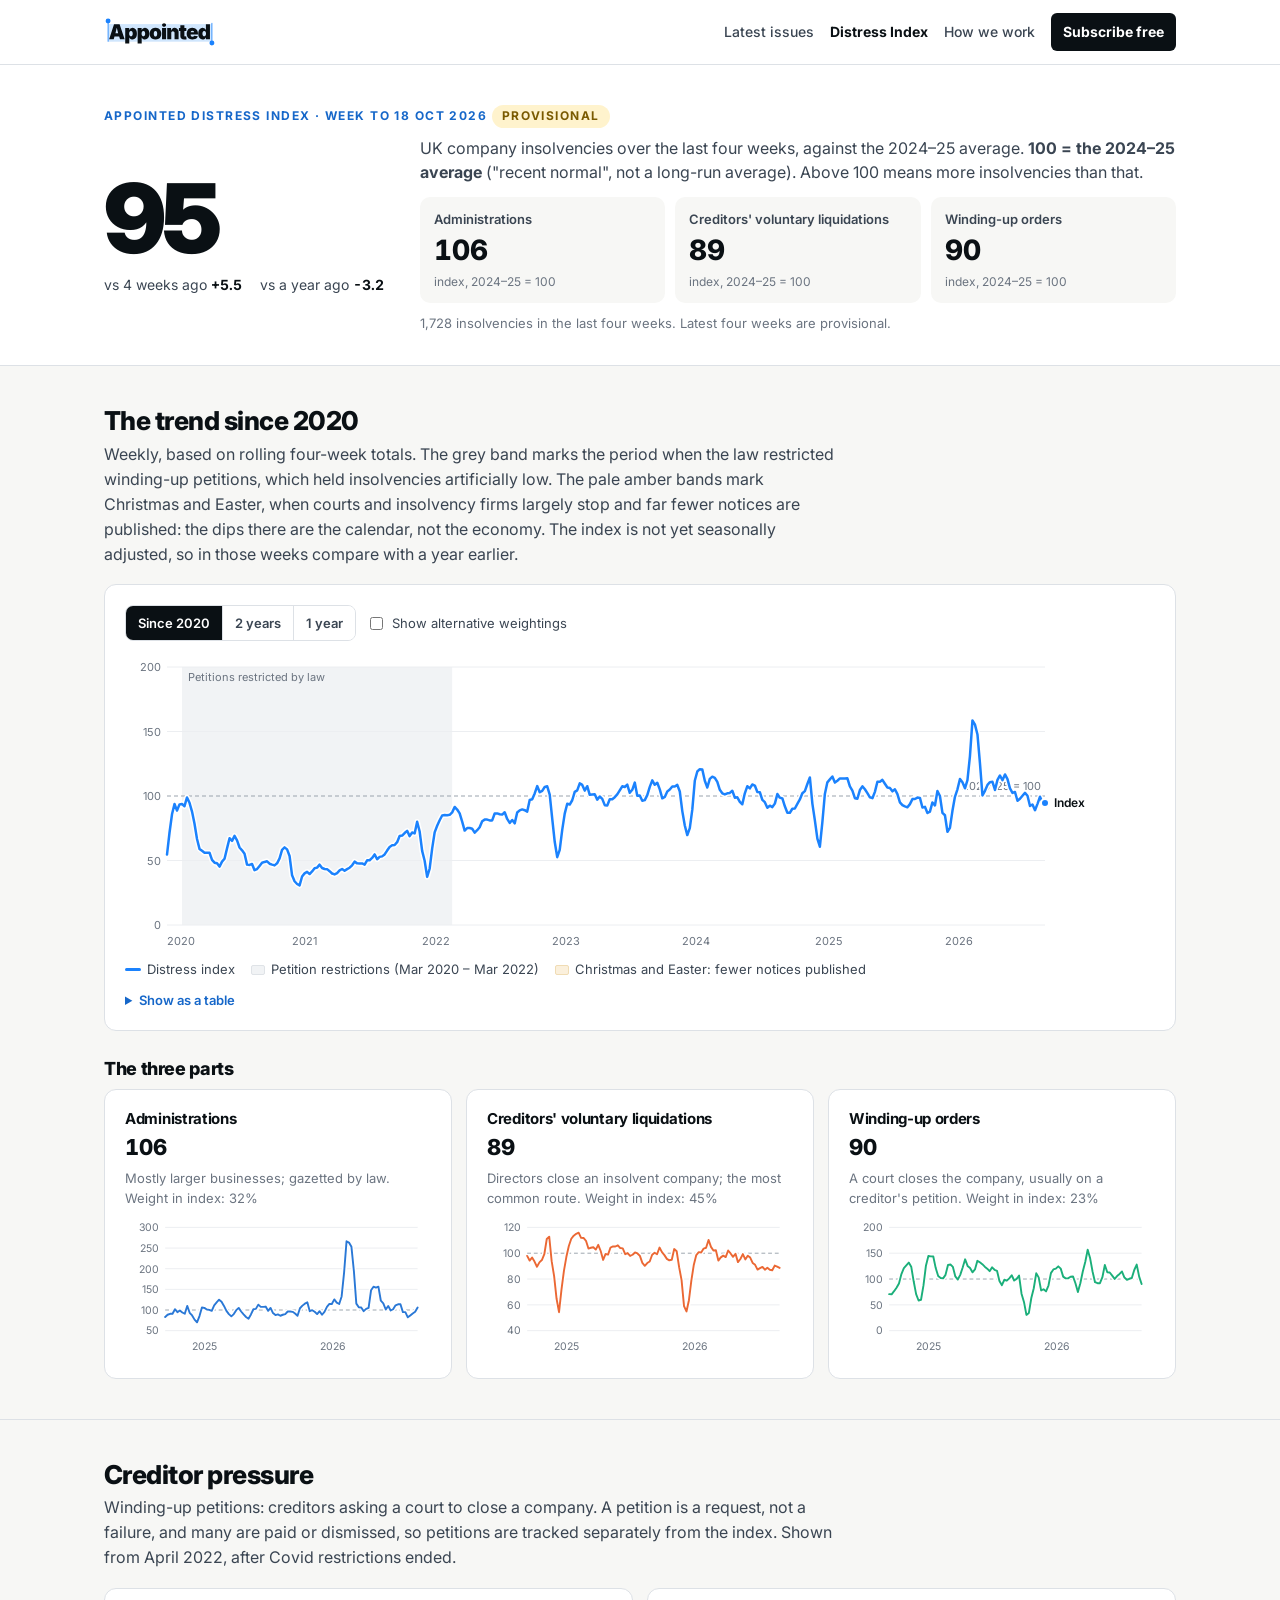
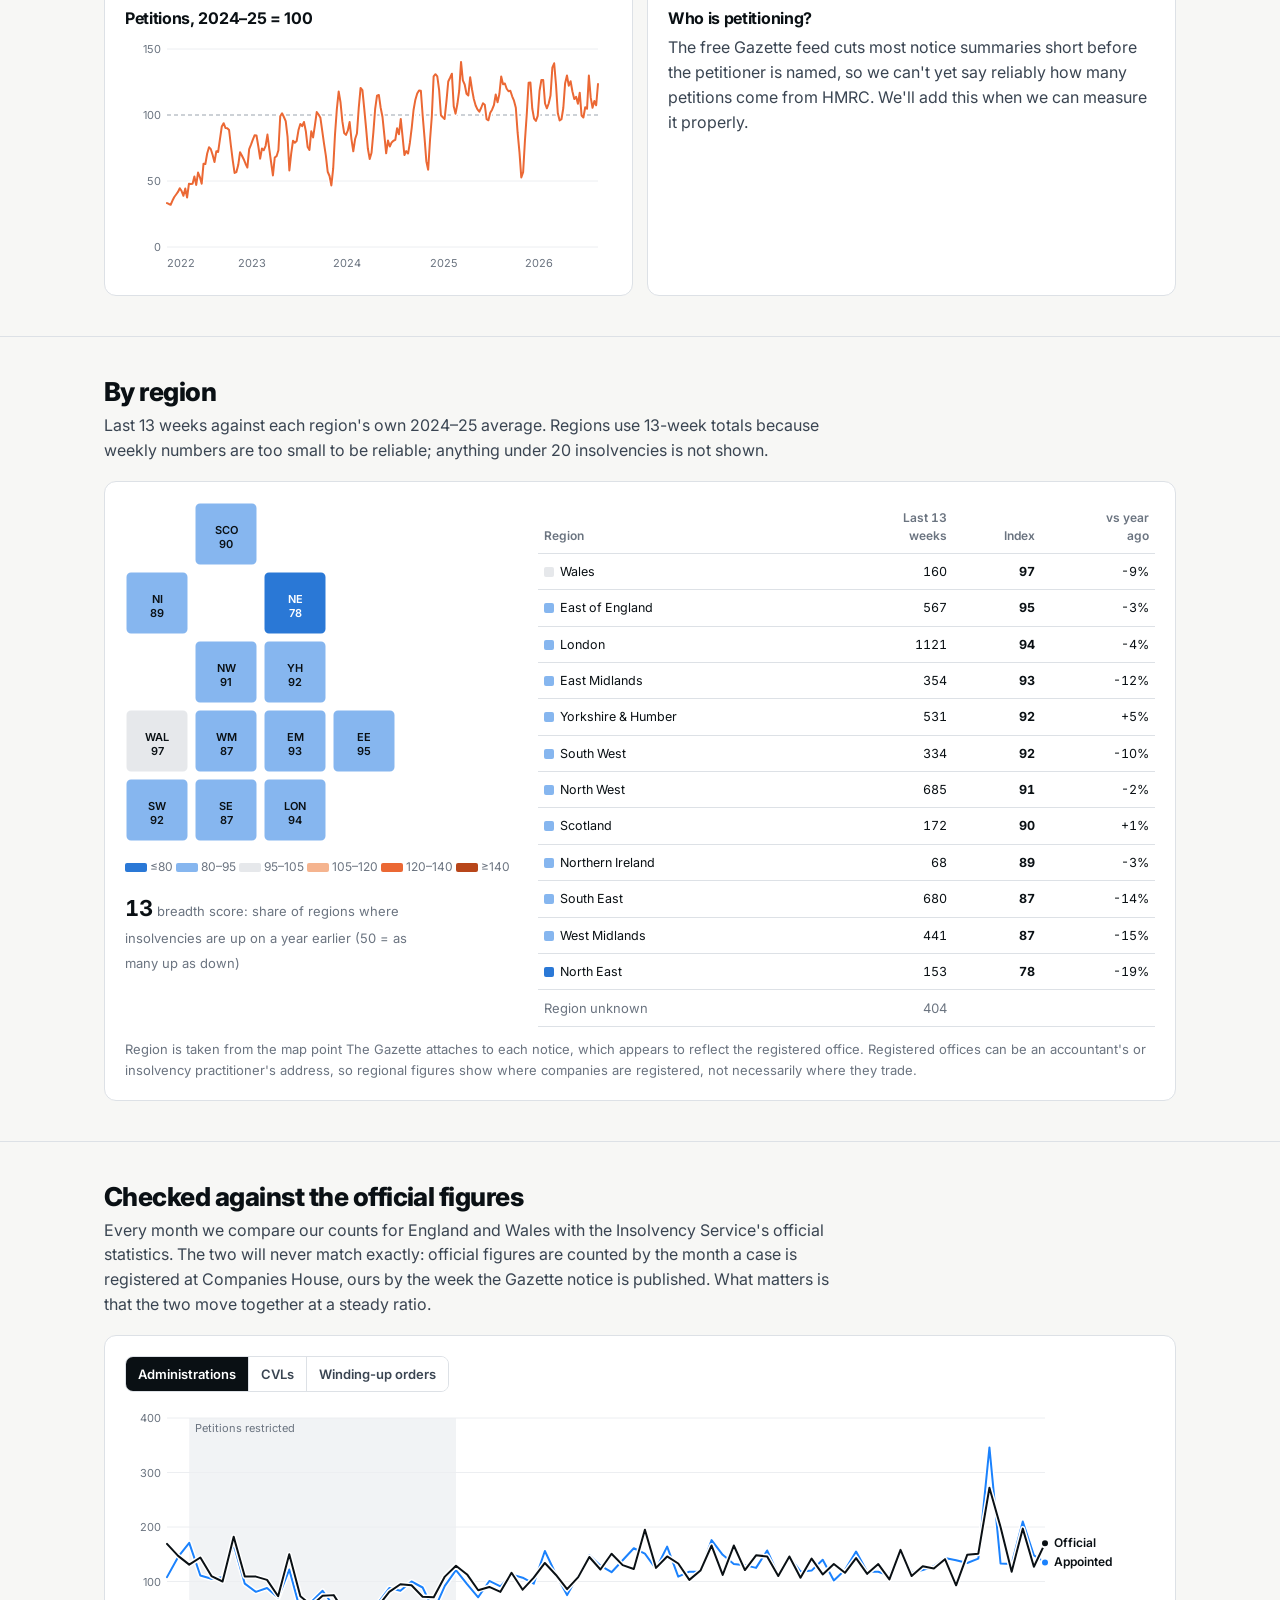
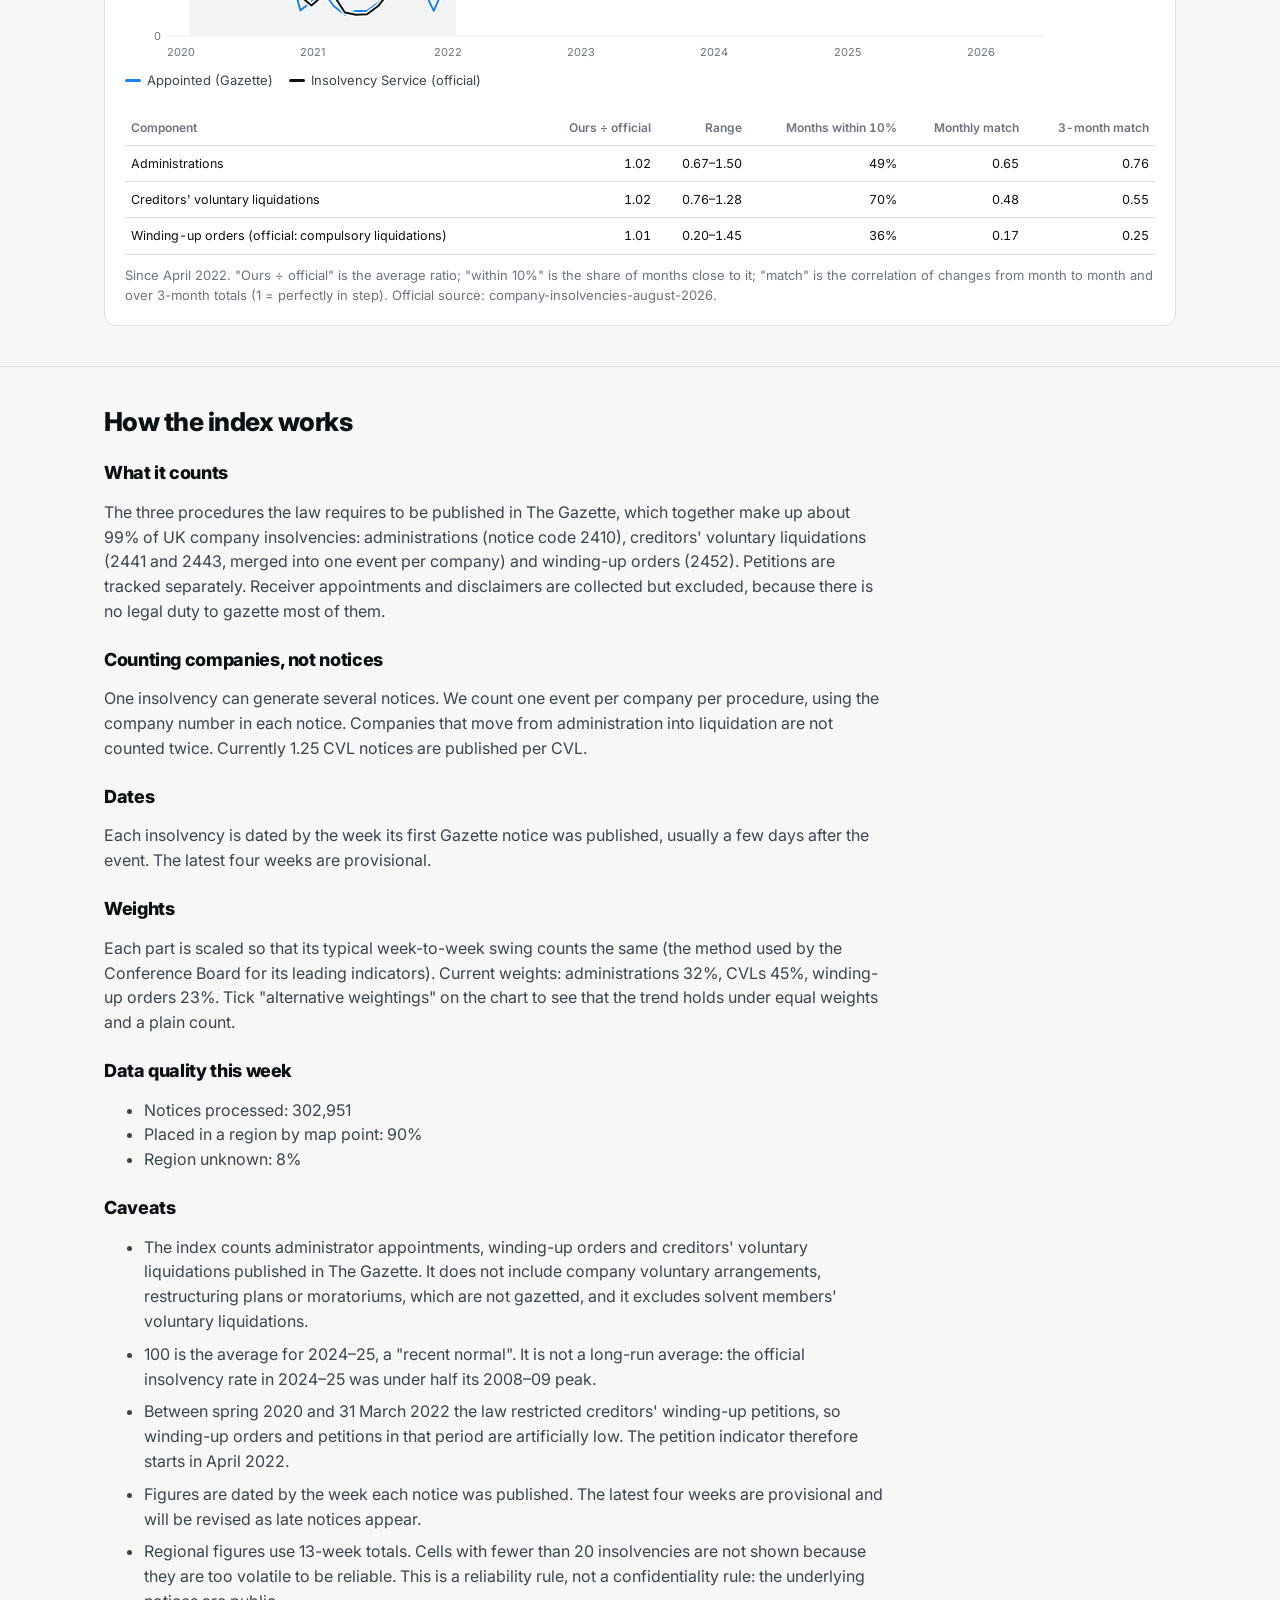
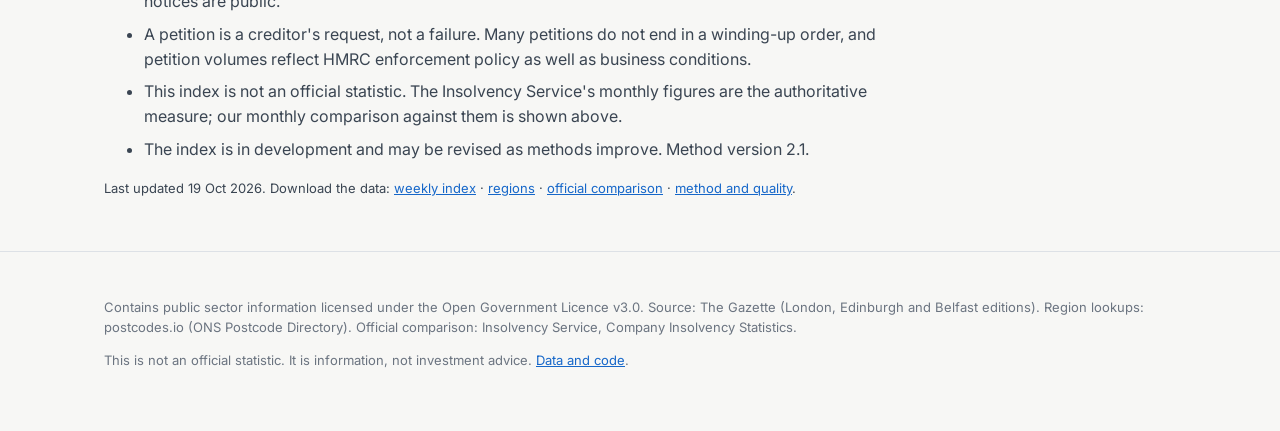
==== commit 52254f88: "Flag and shade Christmas/Easter periods in the index The index dips every January (and at Easter) be" ====
--- a/docs/distress-index.html
+++ b/docs/distress-index.html
@@ -128,7 +128,7 @@
 <script>
 (function(){
 "use strict";
-var C = {s1:"#2a78d6", s2:"#eb6834", s3:"#1baf7a", s4:"#eda100", ink:"#0a1014", muted:"#6b7480", grid:"#eceef1", rule:"#dde1e6", blue:"#1b82fd", shade:"#f1f3f5"};
+var C = {s1:"#2a78d6", s2:"#eb6834", s3:"#1baf7a", s4:"#eda100", ink:"#0a1014", muted:"#6b7480", grid:"#eceef1", rule:"#dde1e6", blue:"#1b82fd", shade:"#f1f3f5", hol:"#fbf0dc"};
 var REGIONS = [
   ["SCO","Scotland",1,0],["NI","Northern Ireland",0,1],["NE","North East",2,1],["NW","North West",1,2],
   ["YH","Yorkshire and The Humber",2,2],["WAL","Wales",0,3],["WM","West Midlands",1,3],["EM","East Midlands",2,3],
@@ -173,6 +173,8 @@
   var X=function(i){return p.l+i*(W-p.l-p.r)/Math.max(1,n-1)}, Y=function(v){return p.t+(mx-v)*(H-p.t-p.b)/(mx-mn)};
   var fmt=opt.fmt||function(v){return Math.round(v*10)/10};
   var s='<svg viewBox="0 0 '+W+' '+H+'" role="img" aria-label="'+(opt.label||"chart")+'">';
+  (opt.bands||[]).forEach(function(bd){ var a=opt.x.indexOf(bd[0]), b=opt.x.indexOf(bd[1]); if(a<0||b<0) return;
+    var x0=X(Math.max(0,a-0.5)), x1=X(Math.min(n-1,b+0.5)); s+='<rect x="'+x0+'" y="'+p.t+'" width="'+Math.max(2,x1-x0)+'" height="'+(H-p.t-p.b)+'" fill="'+C.hol+'"/>'; });
   if(opt.shade){ var a=opt.x.findIndex(function(d){return d>=opt.shade[0]}), b=opt.x.findIndex(function(d){return d>opt.shade[1]}); if(b<0) b=n; if(a>=0&&b>a){
     s+='<rect x="'+X(a)+'" y="'+p.t+'" width="'+(X(b-1)-X(a))+'" height="'+(H-p.t-p.b)+'" fill="'+C.shade+'"/>';
     s+='<text x="'+(X(a)+6)+'" y="'+(p.t+14)+'" font-size="11" fill="'+C.muted+'">'+(opt.shadeLabel||"")+'</text>'; } }
@@ -205,6 +207,11 @@
   hit.addEventListener("mousemove",move); hit.addEventListener("touchmove",move,{passive:true}); hit.addEventListener("mouseleave",out);
 }
 
+function holBands(rows){ var out=[], st=null, prev=null;
+  rows.forEach(function(r){ if(r.holiday_affected==="1"){ if(st===null) st=r.week_start; prev=r.week_start; } else if(st!==null){ out.push([st,prev]); st=null; } });
+  if(st!==null) out.push([st,prev]); return out; }
+function holNote(rows){ return function(i){ return rows[i]&&rows[i].holiday_affected==="1"?'<div class="small" style="margin-top:6px;color:#8a5a00">Christmas or Easter in this window: fewer notices are published, so the index dips for calendar reasons.</div>':""; }; }
+
 /* ---------- page ---------- */
 var STATE={range:"all",rob:false,ck:"ADM"}, LASTW=0;
 function render(idx, meta, sum, reg, diff, recon, rsum){
@@ -221,12 +228,13 @@
     '<div><p style="margin:0 0 12px;color:var(--ink-2)">UK company insolvencies over the last four weeks, against the 2024–25 average. <b>100 = the 2024–25 average</b> ("recent normal", not a long-run average). Above 100 means more insolvencies than that.</p>'+
     '<div class="tiles">'+
       tile("Administrations",last.administrations)+tile("Creditors' voluntary liquidations",last.cvl)+tile("Winding-up orders",last.winding_up_orders)+
-    '</div><p class="small" style="margin:10px 0 0">'+(+last.events_4wk).toLocaleString("en-GB")+' insolvencies in the last four weeks. Latest four weeks are provisional.</p></div></div></div>';
+    '</div><p class="small" style="margin:10px 0 0">'+(+last.events_4wk).toLocaleString("en-GB")+' insolvencies in the last four weeks. Latest four weeks are provisional.</p>'+
+    (last.holiday_affected==="1"?'<p class="small" style="margin:8px 0 0;color:#8a5a00"><b>Holiday period:</b> this window includes Christmas or Easter, when far fewer notices are published. The comparison with a year ago is the better guide this week.</p>':'')+'</div></div></div>';
   app.appendChild(hero);
   function tile(l,v){ return '<div class="tile"><div class="l">'+l+'</div><div class="n num">'+Math.round(+v)+'</div><div class="x">index, 2024–25 = 100</div></div>'; }
 
   // TREND
-  var tr=el("section",{id:"trend"}); tr.innerHTML='<div class="wrap"><h2>The trend since 2020</h2><p class="sub">Weekly, based on rolling four-week totals. The grey band marks the period when the law restricted winding-up petitions, which held insolvencies artificially low.</p>'+
+  var tr=el("section",{id:"trend"}); tr.innerHTML='<div class="wrap"><h2>The trend since 2020</h2><p class="sub">Weekly, based on rolling four-week totals. The grey band marks the period when the law restricted winding-up petitions, which held insolvencies artificially low. The pale amber bands mark Christmas and Easter, when courts and insolvency firms largely stop and far fewer notices are published: the dips there are the calendar, not the economy. The index is not yet seasonally adjusted, so in those weeks compare with a year earlier.</p>'+
     '<div class="card"><div class="ctrls"><div class="seg" id="rng"><button data-v="all" class="on">Since 2020</button><button data-v="104">2 years</button><button data-v="52">1 year</button></div>'+
     '<label class="chk"><input type="checkbox" id="rob"> Show alternative weightings</label></div><div id="c-main"></div><div class="legend" id="lg-main"></div>'+
     '<details class="tbl"><summary>Show as a table</summary><div class="tblwrap" id="t-main"></div></details></div>'+
@@ -239,8 +247,9 @@
     var series=[{name:"Distress index",short:"Index",color:C.blue,width:2.5,values:slice(idx.map(function(r){return r.index}))}];
     if(rob){ series.push({name:"Equal weights",short:"Equal weights",color:C.s2,width:1.5,dash:"5 3",values:slice(idx.map(function(r){return r.equal_weight}))});
              series.push({name:"Plain count",short:"Plain count",color:C.s3,width:1.5,dash:"2 3",values:slice(idx.map(function(r){return r.plain_count}))}); }
-    lineChart(document.getElementById("c-main"),{x:x,series:series,ref:100,refLabel:"2024–25 = 100",shade:["2020-03-01","2022-03-31"],shadeLabel:"Petitions restricted by law",xLabel:wlab,label:"Distress index since 2020"});
-    document.getElementById("lg-main").innerHTML=series.map(function(s){return '<span><i style="background:'+s.color+'"></i>'+s.name+'</span>'}).join("")+'<span><i class="box" style="background:'+C.shade+';border:1px solid #dfe3e7"></i>Petition restrictions (Mar 2020 – Mar 2022)</span>';
+    var sr=slice(idx);
+    lineChart(document.getElementById("c-main"),{x:x,series:series,ref:100,refLabel:"2024–25 = 100",shade:["2020-03-01","2022-03-31"],shadeLabel:"Petitions restricted by law",bands:holBands(sr),extra:holNote(sr),xLabel:wlab,label:"Distress index since 2020"});
+    document.getElementById("lg-main").innerHTML=series.map(function(s){return '<span><i style="background:'+s.color+'"></i>'+s.name+'</span>'}).join("")+'<span><i class="box" style="background:'+C.shade+';border:1px solid #dfe3e7"></i>Petition restrictions (Mar 2020 – Mar 2022)</span><span><i class="box" style="background:'+C.hol+';border:1px solid #f0dcb4"></i>Christmas and Easter: fewer notices published</span>';
   }
   drawMain();
   document.querySelectorAll("#rng button").forEach(function(b){ b.onclick=function(){ document.querySelectorAll("#rng button").forEach(function(x){x.classList.remove("on")}); b.classList.add("on"); range=STATE.range=b.dataset.v; drawMain(); }; });
@@ -254,7 +263,7 @@
   [["administrations","Administrations","ADM","Mostly larger businesses; gazetted by law."],["cvl","Creditors' voluntary liquidations","CVL","Directors close an insolvent company; the most common route."],["winding_up_orders","Winding-up orders","WUO","A court closes the company, usually on a creditor's petition."]].forEach(function(c,k){
     var box=el("div",{"class":"card mini"}); box.innerHTML='<h3>'+c[1]+'</h3><div class="v num">'+Math.round(+last[c[0]])+'</div><div class="small" style="margin-bottom:6px">'+c[3]+' Weight in index: '+(w[c[2]]!=null?Math.round(w[c[2]]*100)+'%':'–')+'</div><div class="m"></div>';
     document.getElementById("minis").appendChild(box);
-    lineChart(box.querySelector(".m"),{x:idx.map(function(r){return r.week_start}).slice(-104),series:[{name:c[1],short:" ",color:[C.s1,C.s2,C.s3][k],values:idx.map(function(r){return r[c[0]]}).slice(-104)}],ref:100,height:150,xLabel:wlab,label:c[1]});
+    lineChart(box.querySelector(".m"),{x:idx.map(function(r){return r.week_start}).slice(-104),series:[{name:c[1],short:" ",color:[C.s1,C.s2,C.s3][k],values:idx.map(function(r){return r[c[0]]}).slice(-104)}],ref:100,height:150,bands:holBands(idx.slice(-104)),extra:holNote(idx.slice(-104)),xLabel:wlab,label:c[1]});
   });
 
   // CREDITOR PRESSURE
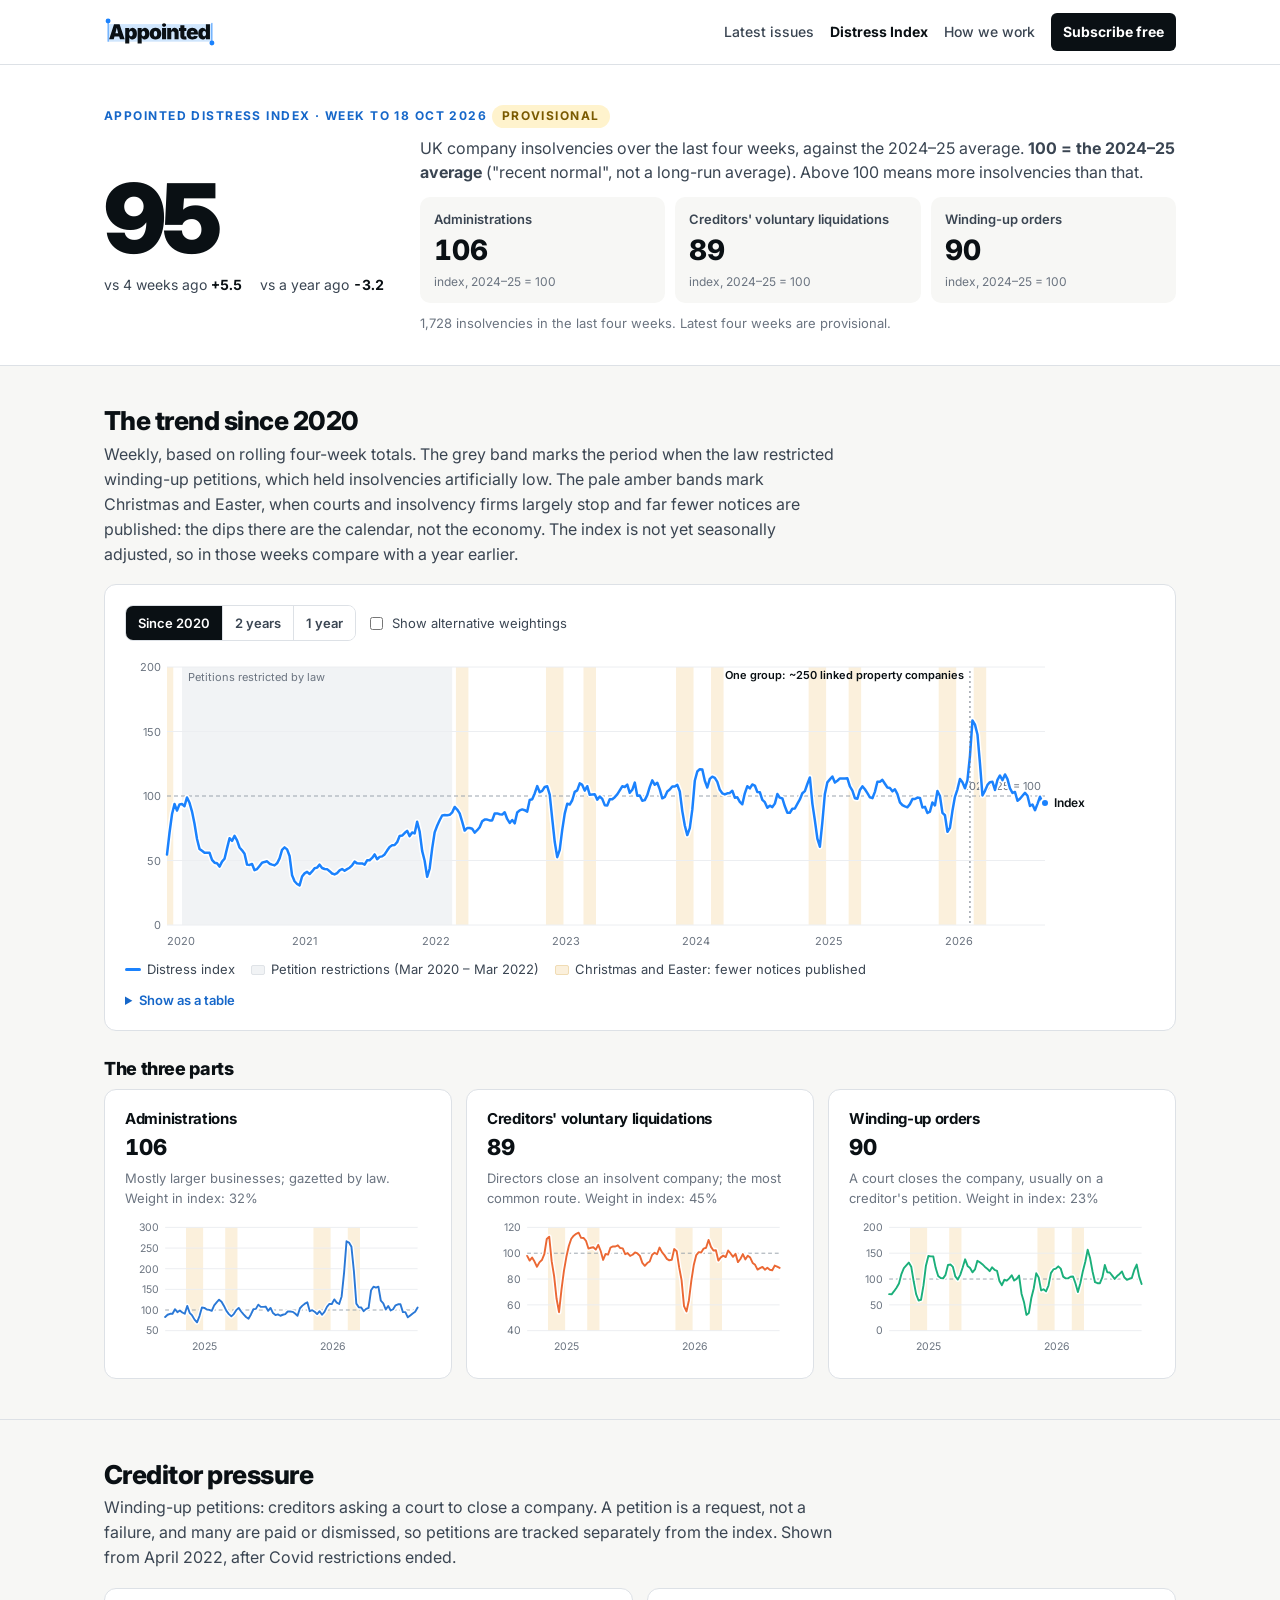
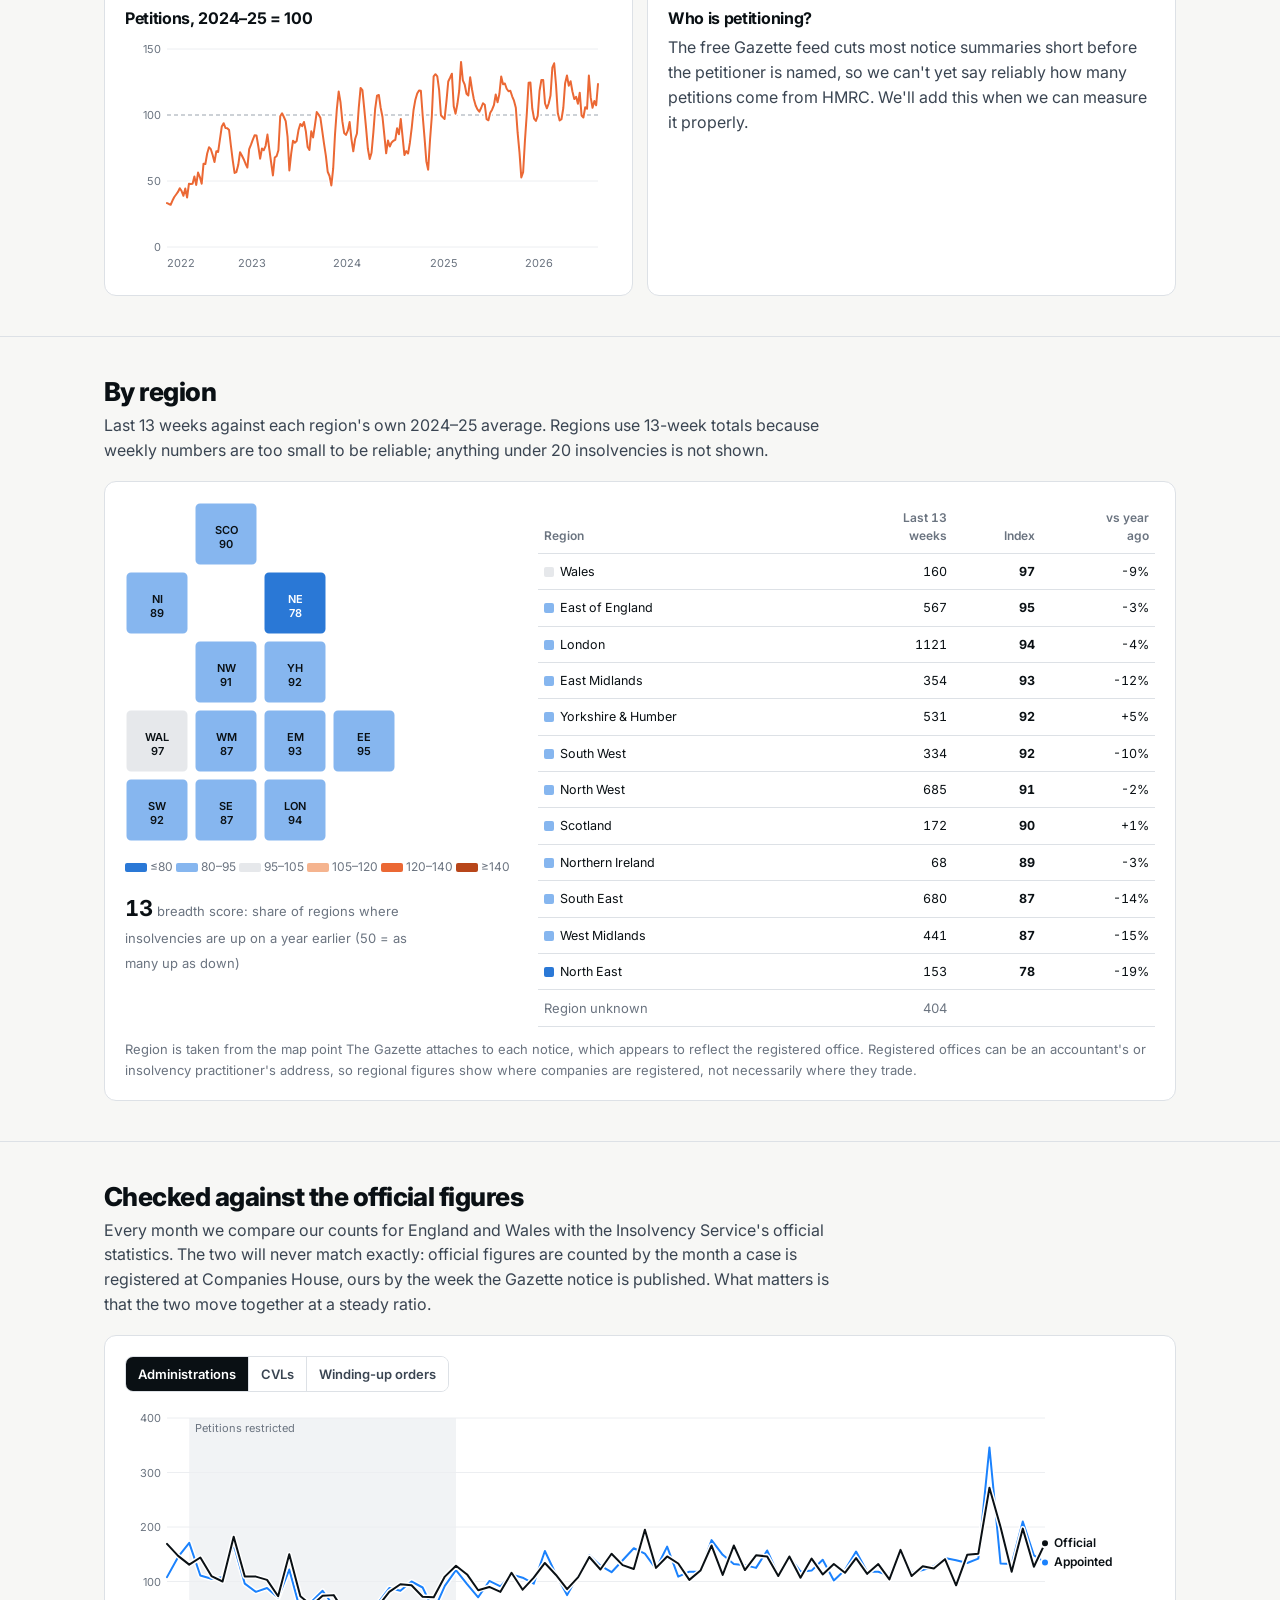
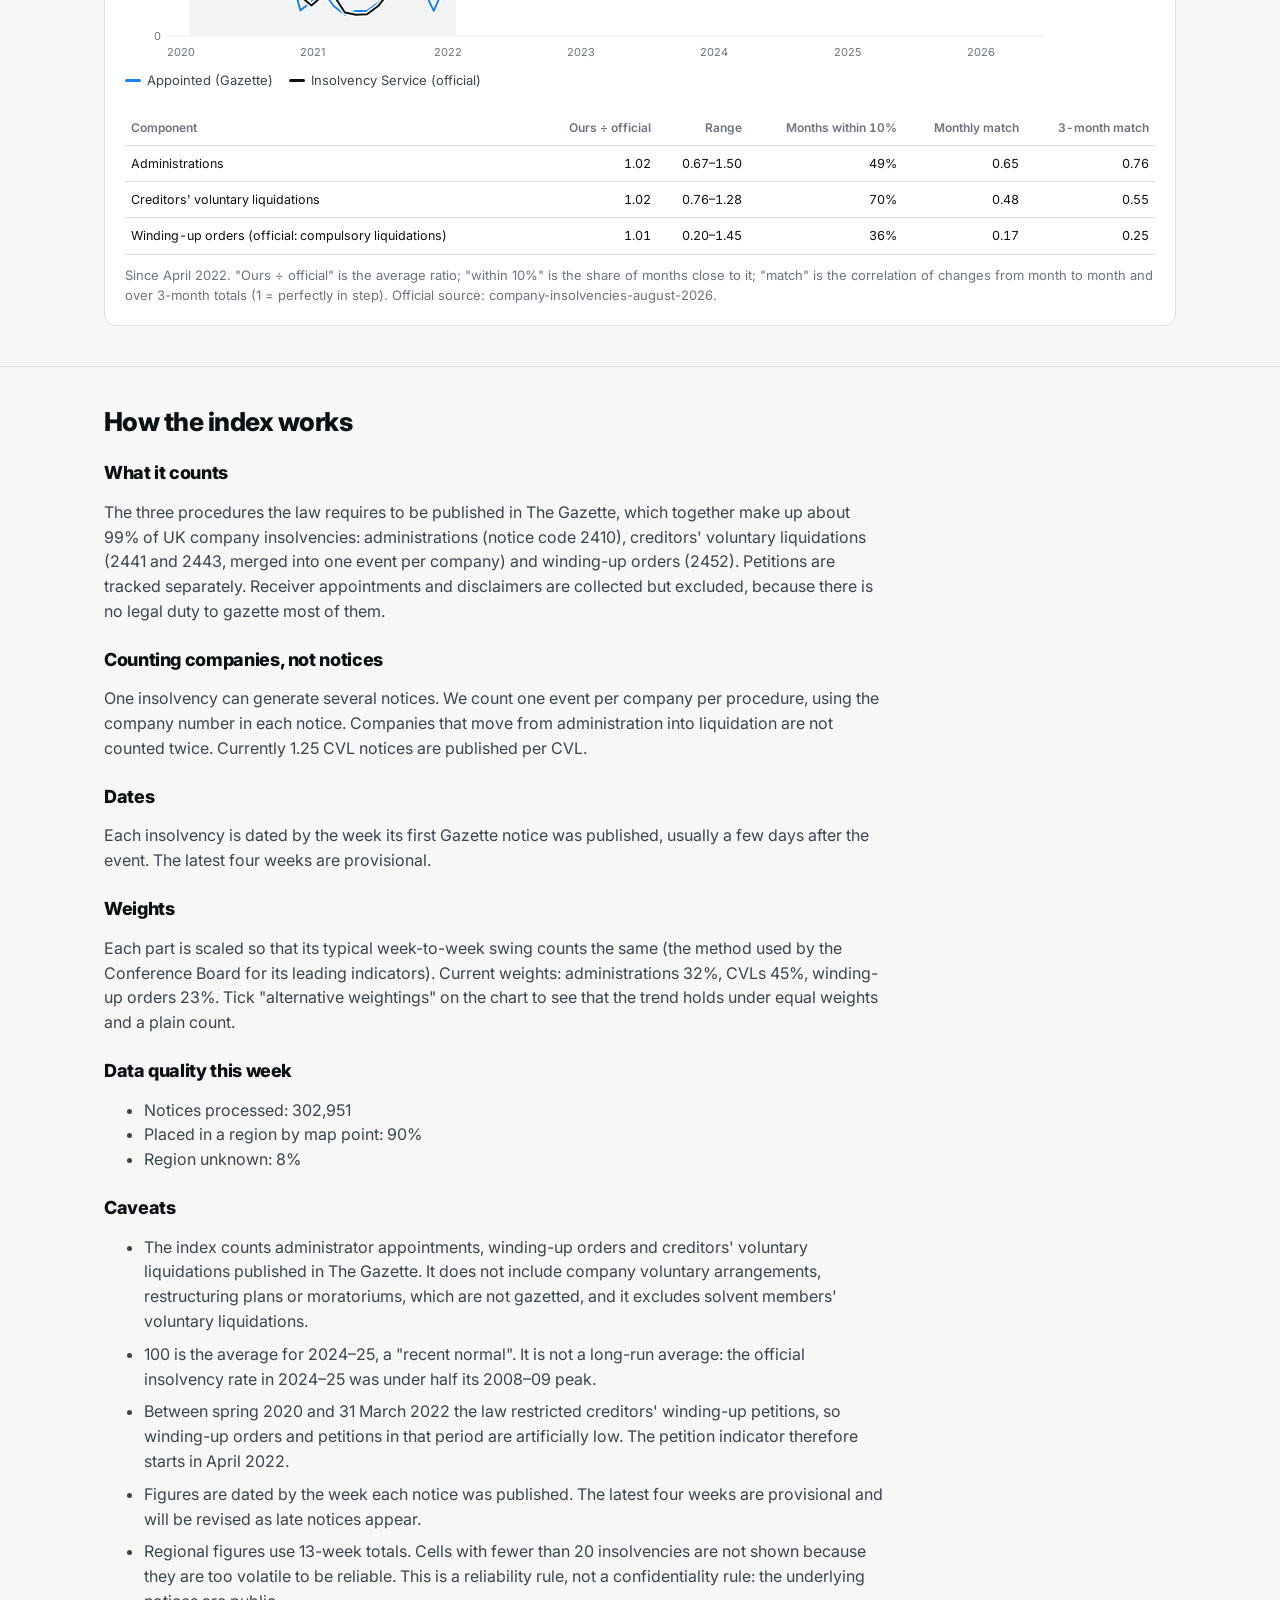
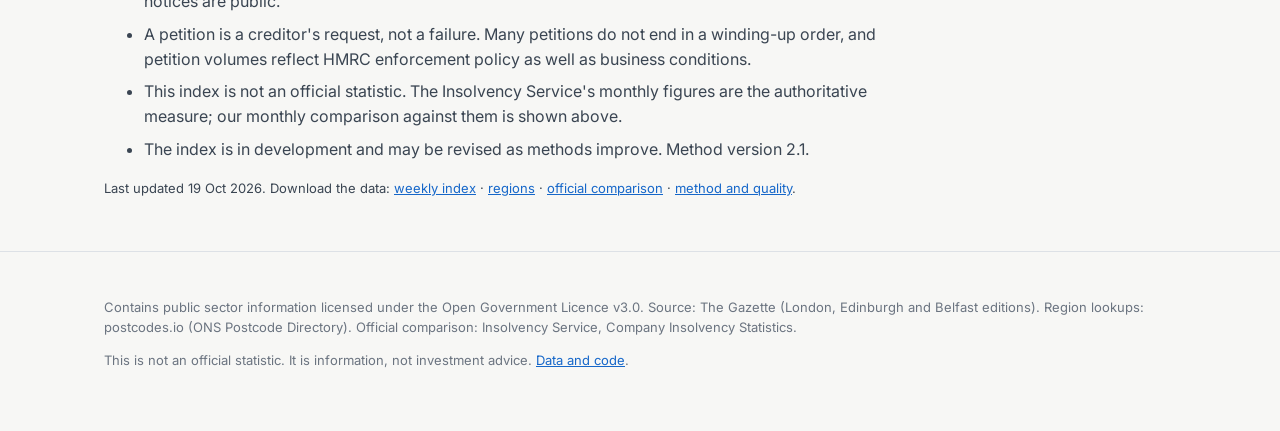
==== commit 6e7dff4a: "Annotate March 2026 administrations spike (MFS-linked property companies) Co-Authored-By: Claude Opu" ====
--- a/docs/distress-index.html
+++ b/docs/distress-index.html
@@ -153,8 +153,11 @@
   get("data/index_weekly.csv"), get("data/meta.json",true), get("data/summary.json",true),
   get("data/index_regional.csv"), get("data/diffusion_regions.csv"),
   get("data/reconciliation.csv").catch(function(){return null}),
-  get("data/reconciliation_summary.json",true).catch(function(){return null})
-]).then(function(r){ render(parseCSV(r[0]), r[1], r[2], parseCSV(r[3]), parseCSV(r[4]), r[5]?parseCSV(r[5]):[], r[6]); })
+  get("data/reconciliation_summary.json",true).catch(function(){return null}),
+  get("data/annotations.csv").catch(function(){return null})
+]).then(function(r){
+  if(r[7]) ANN=parseCSV(r[7]).map(function(a){ var d=new Date(a.week_start+"T00:00:00Z"); d.setUTCDate(d.getUTCDate()+27); a.until=d.toISOString().slice(0,10); return a; });
+  render(parseCSV(r[0]), r[1], r[2], parseCSV(r[3]), parseCSV(r[4]), r[5]?parseCSV(r[5]):[], r[6]); })
 .catch(function(){
   document.getElementById("loading").innerHTML='<div class="notice" style="max-width:640px;margin:0 auto;text-align:left"><b>The index is being built.</b><br>The first full history of Gazette notices since January 2020 is still being processed. This page will fill in automatically when it is ready.</div>';
 });
@@ -188,6 +191,10 @@
     se.values.forEach(function(v,i){ if(v===null||v===""||isNaN(v)){ if(pts.length) segs.push(pts); pts=[]; } else pts.push(X(i)+","+Y(+v)); }); if(pts.length) segs.push(pts);
     segs.forEach(function(sg){ s+='<polyline fill="none" stroke="#fff" stroke-width="'+((se.width||2)+3)+'" stroke-linejoin="round" points="'+sg.join(" ")+'"/>';
       s+='<polyline fill="none" stroke="'+se.color+'" stroke-width="'+(se.width||2)+'" stroke-linejoin="round" stroke-linecap="round"'+(se.dash?' stroke-dasharray="'+se.dash+'"':'')+' points="'+sg.join(" ")+'"/>'; }); });
+  (opt.notes||[]).forEach(function(nt){ var i=opt.x.indexOf(nt.x); if(i<0) return; var xx=X(i);
+    s+='<line x1="'+xx+'" x2="'+xx+'" y1="'+(p.t+4)+'" y2="'+(H-p.b)+'" stroke="'+C.muted+'" stroke-width="1" stroke-dasharray="2 3"/>';
+    var anchor=xx>W*0.6?"end":"start", tx=anchor==="end"?xx-6:xx+6;
+    s+='<text x="'+tx+'" y="'+(p.t+12)+'" text-anchor="'+anchor+'" font-size="11" font-weight="600" fill="'+C.ink+'">'+nt.text+'</text>'; });
   // end labels
   if(!narrow){ var labs=[]; opt.series.forEach(function(se){ for(var i=n-1;i>=0;i--){ var v=se.values[i]; if(v!==null&&v!==""&&!isNaN(v)){ labs.push({se:se,y:Y(+v),v:+v,i:i}); break; } } });
     labs.sort(function(a,b){return a.y-b.y}); for(var k=1;k<labs.length;k++) if(labs[k].y-labs[k-1].y<15) labs[k].y=labs[k-1].y+15;
@@ -210,7 +217,9 @@
 function holBands(rows){ var out=[], st=null, prev=null;
   rows.forEach(function(r){ if(r.holiday_affected==="1"){ if(st===null) st=r.week_start; prev=r.week_start; } else if(st!==null){ out.push([st,prev]); st=null; } });
   if(st!==null) out.push([st,prev]); return out; }
-function holNote(rows){ return function(i){ return rows[i]&&rows[i].holiday_affected==="1"?'<div class="small" style="margin-top:6px;color:#8a5a00">Christmas or Easter in this window: fewer notices are published, so the index dips for calendar reasons.</div>':""; }; }
+var ANN=[];
+function annNote(w){ var a=ANN.filter(function(x){return x.week_start<=w && w<=x.until}); return a.length?'<div class="small" style="margin-top:6px">'+a[0].detail+'</div>':""; }
+function holNote(rows){ return function(i){ return (rows[i]?annNote(rows[i].week_start):"")+(rows[i]&&rows[i].holiday_affected==="1"?'<div class="small" style="margin-top:6px;color:#8a5a00">Christmas or Easter in this window: fewer notices are published, so the index dips for calendar reasons.</div>':""); }; }
 
 /* ---------- page ---------- */
 var STATE={range:"all",rob:false,ck:"ADM"}, LASTW=0;
@@ -248,7 +257,7 @@
     if(rob){ series.push({name:"Equal weights",short:"Equal weights",color:C.s2,width:1.5,dash:"5 3",values:slice(idx.map(function(r){return r.equal_weight}))});
              series.push({name:"Plain count",short:"Plain count",color:C.s3,width:1.5,dash:"2 3",values:slice(idx.map(function(r){return r.plain_count}))}); }
     var sr=slice(idx);
-    lineChart(document.getElementById("c-main"),{x:x,series:series,ref:100,refLabel:"2024–25 = 100",shade:["2020-03-01","2022-03-31"],shadeLabel:"Petitions restricted by law",bands:holBands(sr),extra:holNote(sr),xLabel:wlab,label:"Distress index since 2020"});
+    lineChart(document.getElementById("c-main"),{x:x,series:series,ref:100,refLabel:"2024–25 = 100",shade:["2020-03-01","2022-03-31"],shadeLabel:"Petitions restricted by law",bands:holBands(sr),extra:holNote(sr),notes:ANN.map(function(a){return {x:a.week_start,text:a.label}}),xLabel:wlab,label:"Distress index since 2020"});
     document.getElementById("lg-main").innerHTML=series.map(function(s){return '<span><i style="background:'+s.color+'"></i>'+s.name+'</span>'}).join("")+'<span><i class="box" style="background:'+C.shade+';border:1px solid #dfe3e7"></i>Petition restrictions (Mar 2020 – Mar 2022)</span><span><i class="box" style="background:'+C.hol+';border:1px solid #f0dcb4"></i>Christmas and Easter: fewer notices published</span>';
   }
   drawMain();
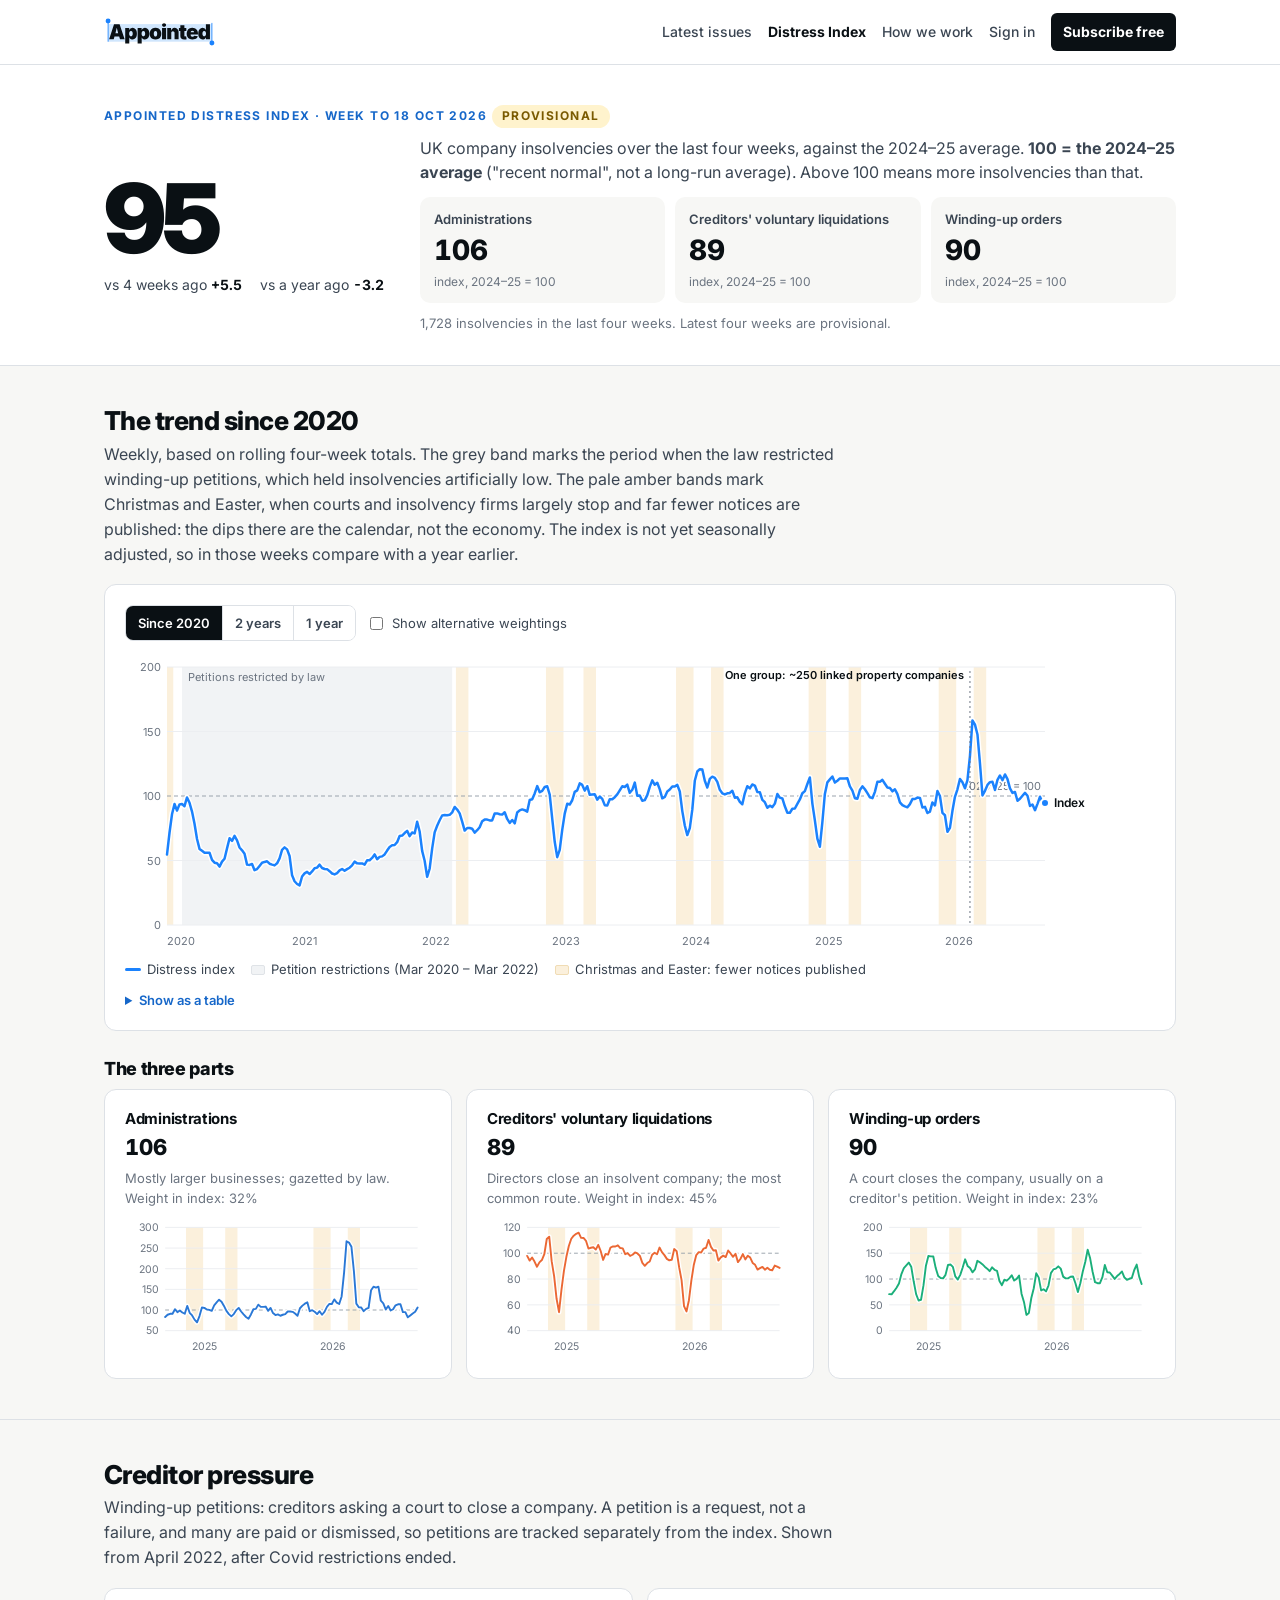
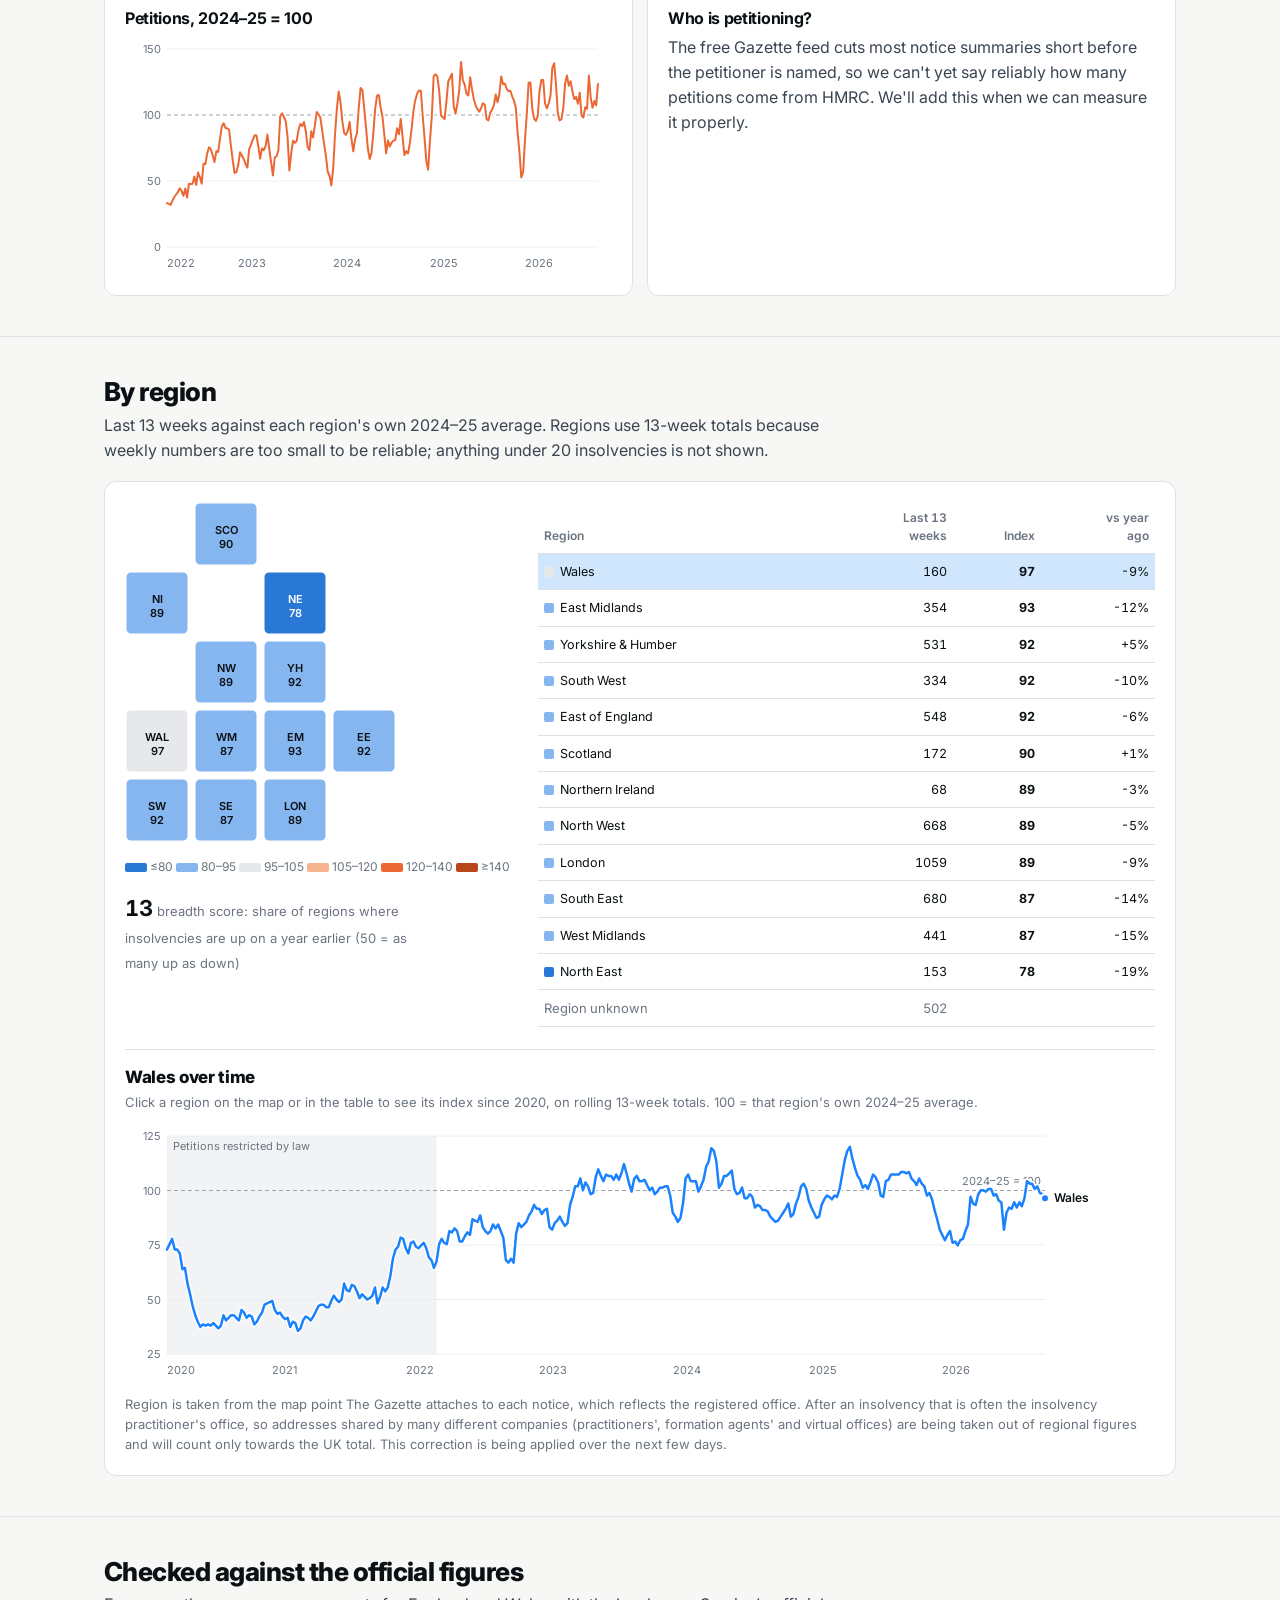
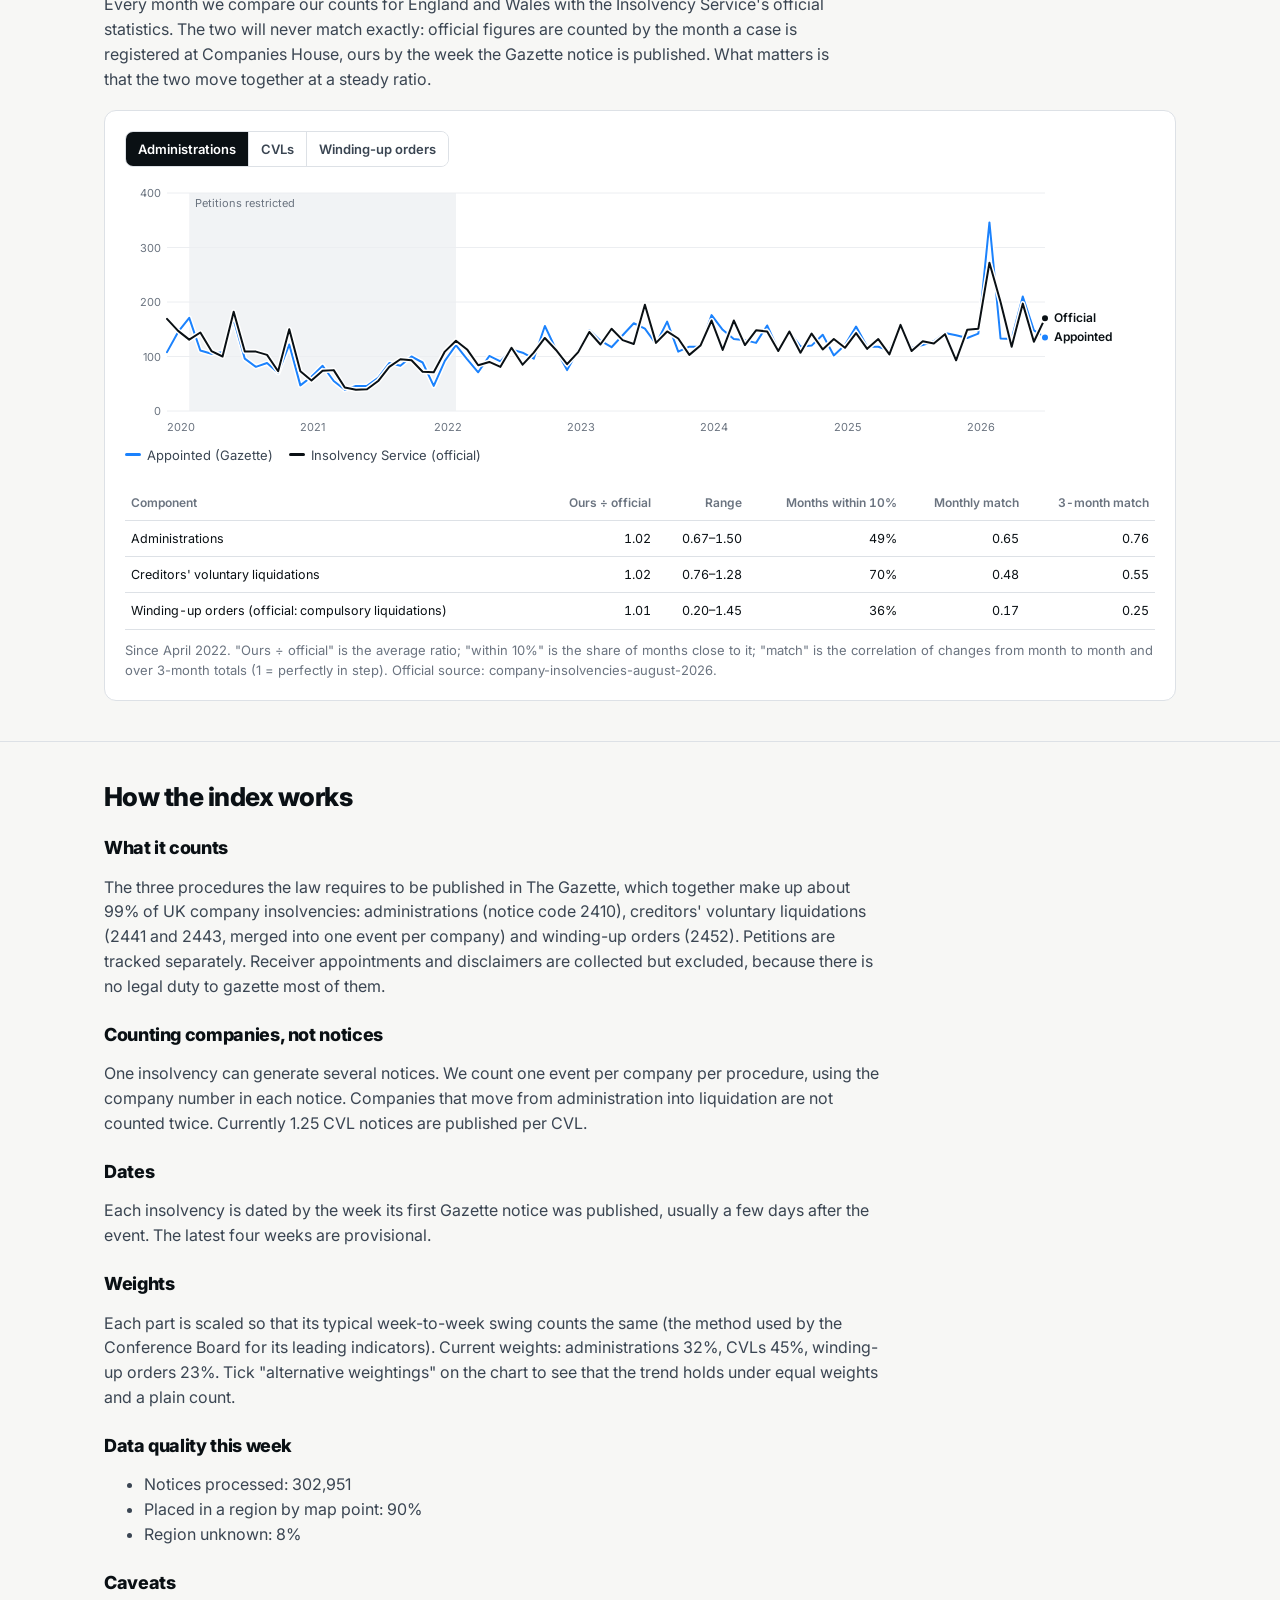
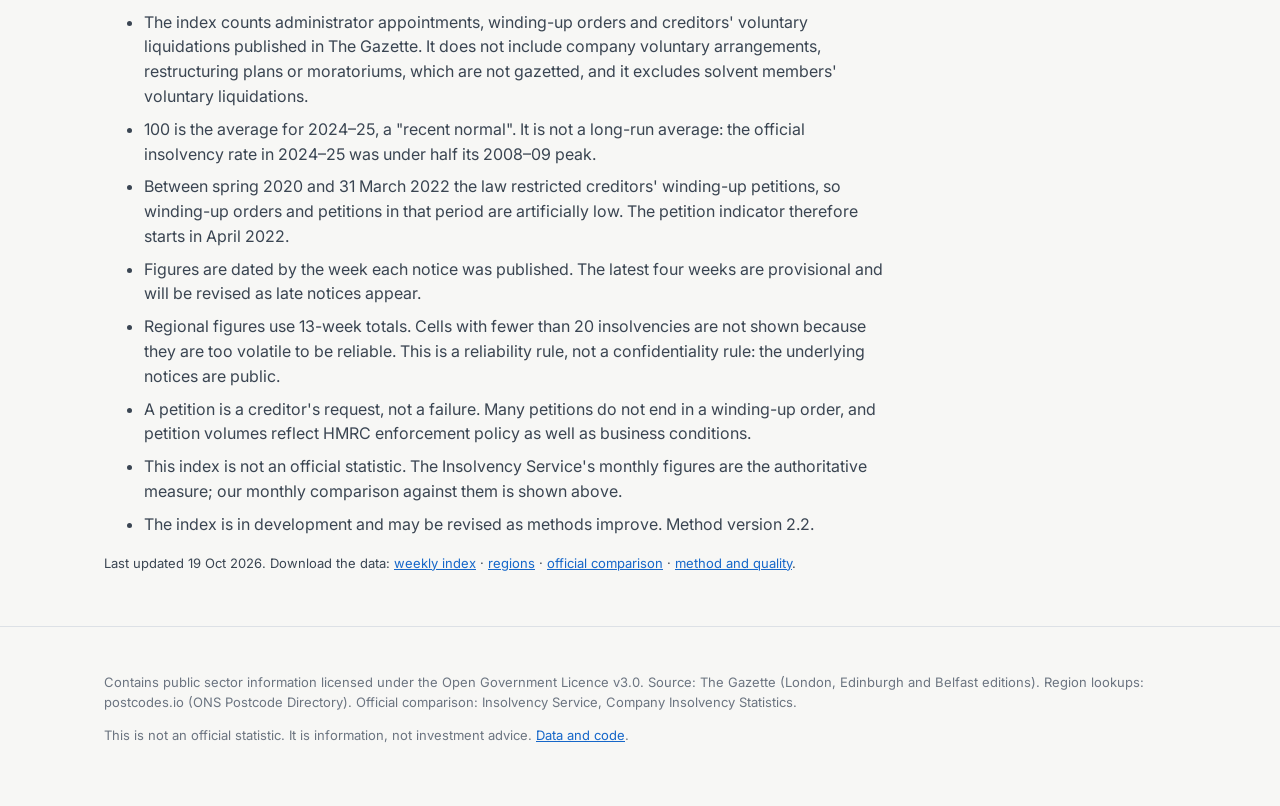
==== commit 2c11f3f7: "Index page: click a region to see its history; Sign in link on all pages Co-Authored-By: Claude Opus" ====
--- a/docs/distress-index.html
+++ b/docs/distress-index.html
@@ -88,6 +88,7 @@
 @media(max-width:860px){.reg-grid{grid-template-columns:1fr}}
 .tilemap text{font:600 11px Inter,sans-serif;pointer-events:none}
 .tilemap rect{stroke:#fff;stroke-width:3;cursor:pointer}
+#rt tr[data-r]{cursor:pointer}
 table.t{width:100%;border-collapse:collapse;font-size:14px}
 table.t th{text-align:left;font-size:12px;color:var(--muted);font-weight:600;border-bottom:1px solid var(--rule);padding:7px 6px;vertical-align:bottom}
 @media(max-width:560px){table.t{font-size:13px}table.t td,table.t th{padding:7px 4px}}
@@ -113,7 +114,7 @@
 <body>
 <header><div class="wrap">
   <a href="./"><img src="assets/appointed-logo.svg" alt="Appointed"></a>
-  <nav><a href="https://appointed.beehiiv.com/">Latest issues</a><a href="distress-index.html" style="color:var(--ink);font-weight:700">Distress Index</a><a href="how-we-work.html">How we work</a><a href="./#signup" style="background:var(--ink);color:#fff;padding:8px 12px;border-radius:6px;font-weight:700">Subscribe free</a></nav>
+  <nav><a href="https://appointed.beehiiv.com/">Latest issues</a><a href="distress-index.html" style="color:var(--ink);font-weight:700">Distress Index</a><a href="how-we-work.html">How we work</a><a href="https://appointed.beehiiv.com/login">Sign in</a><a href="./#signup" style="background:var(--ink);color:#fff;padding:8px 12px;border-radius:6px;font-weight:700">Subscribe free</a></nav>
 </div></header>
 
 <main id="app">
@@ -300,7 +301,8 @@
     '<div class="card"><div class="reg-grid"><div><div id="tm"></div><div class="scale">'+DIV.map(function(d){return '<i style="background:'+d[0]+'"></i>'+d[1]}).join(" ")+'</div>'+
     (dl?'<p style="margin:14px 0 0;max-width:290px"><b class="num" style="font-size:22px">'+Math.round(+dl.diffusion)+'</b> <span class="small">breadth score: share of regions where insolvencies are up on a year earlier (50 = as many up as down)</span></p>':'')+
     '</div><div class="tblwrap" style="margin:0"><table class="t num" id="rt"><tr><th>Region</th><th class="r">Last 13<br>weeks</th><th class="r">Index</th><th class="r">vs year<br>ago</th></tr></table></div></div>'+
-    '<p class="small" style="margin:12px 0 0">Region is taken from the map point The Gazette attaches to each notice, which appears to reflect the registered office. Registered offices can be an accountant\'s or insolvency practitioner\'s address, so regional figures show where companies are registered, not necessarily where they trade.</p></div></div>';
+    '<div id="rhist" style="margin-top:22px;border-top:1px solid var(--rule);padding-top:18px"><h3 style="font-size:17px;font-weight:800;margin:0 0 4px" id="rh-title">Region over time</h3><p class="small" style="margin:0 0 10px">Click a region on the map or in the table to see its index since 2020, on rolling 13-week totals. 100 = that region\'s own 2024–25 average.</p><div id="c-reg"></div></div>'+
+    '<p class="small" style="margin:12px 0 0">Region is taken from the map point The Gazette attaches to each notice, which reflects the registered office. After an insolvency that is often the insolvency practitioner\'s office, so addresses shared by many different companies (practitioners\', formation agents\' and virtual offices) are being taken out of regional figures and will count only towards the UK total. This correction is being applied over the next few days.</p></div></div>';
   app.appendChild(rg);
   var size=64,gap=5,svg='<svg class="tilemap" width="'+(4*size+3*gap)+'" height="'+(5*size+4*gap)+'" viewBox="0 0 '+(4*size+3*gap)+' '+(5*size+4*gap)+'" role="img" aria-label="Regional index map">';
   REGIONS.forEach(function(R){ var r=byName[R[1]]||{}, v=r.index_13wk, X=R[2]*(size+gap), Y=R[3]*(size+gap);
@@ -311,9 +313,21 @@
   var rt=document.getElementById("rt");
   rows.forEach(function(r){ var tr=el("tr",{"data-r":r.region}); tr.innerHTML='<td><span class="chip" style="background:'+divColor(r.index_13wk)+'"></span>'+r.region.replace(" and The Humber"," & Humber")+'</td><td class="r">'+r.events_13wk+'</td><td class="r"><b>'+(r.index_13wk!==""?Math.round(+r.index_13wk):"–")+'</b></td><td class="r">'+(r.vs_year_earlier_pct!==""?sign(Math.round(+r.vs_year_earlier_pct))+"%":"–")+'</td>'; rt.appendChild(tr); });
   var unk=byName["Unknown"]; if(unk){ var tr=el("tr"); tr.innerHTML='<td class="small">Region unknown</td><td class="r small">'+unk.events_13wk+'</td><td></td><td></td>'; rt.appendChild(tr); }
-  function hl(name){ document.querySelectorAll("#rt tr").forEach(function(t){t.classList.toggle("on",t.dataset.r===name)}); document.querySelectorAll("#tm rect").forEach(function(t){t.setAttribute("stroke",t.dataset.r===name?"#0a1014":"#fff")}); }
+  function hl(name){ document.querySelectorAll("#rt tr").forEach(function(t){t.classList.toggle("on",t.dataset.r===name)}); document.querySelectorAll("#tm rect").forEach(function(t){t.setAttribute("stroke",t.dataset.r===name?"#0a1014":"#fff")}); drawReg(name); }
+  function drawReg(name){
+    var rr=reg.filter(function(r){return r.region===name});
+    document.getElementById("rh-title").textContent=name+" over time";
+    lineChart(document.getElementById("c-reg"),{x:rr.map(function(r){return r.week_start}),
+      series:[{name:name,short:name.replace(" and The Humber"," & Humber"),color:C.blue,width:2.5,values:rr.map(function(r){return r.index_13wk})}],
+      ref:100,refLabel:"2024–25 = 100",shade:["2020-03-01","2022-03-31"],shadeLabel:"Petitions restricted by law",
+      notes:ANN.filter(function(a){return name==="London"}).map(function(a){return {x:a.week_start,text:a.label}}),
+      extra:function(i){ var r=rr[i]; return r?'<div class="small" style="margin-top:4px">'+(+r.events_13wk).toLocaleString("en-GB")+' insolvencies in 13 weeks'+(r.vs_year_earlier_pct!==""?' · '+sign(Math.round(+r.vs_year_earlier_pct))+'% on a year earlier':'')+'</div>':""; },
+      xLabel:wlab,height:260,label:name+" regional index since 2020"});
+    STATE.region=name;
+  }
   document.querySelectorAll("#tm rect").forEach(function(t){t.addEventListener("click",function(){hl(t.dataset.r)})});
   document.querySelectorAll("#rt tr[data-r]").forEach(function(t){t.addEventListener("click",function(){hl(t.dataset.r)})});
+  hl(STATE.region||(rows[0]&&rows[0].region));
 
   // OFFICIAL CHECK
   var ck=el("section",{id:"check"});
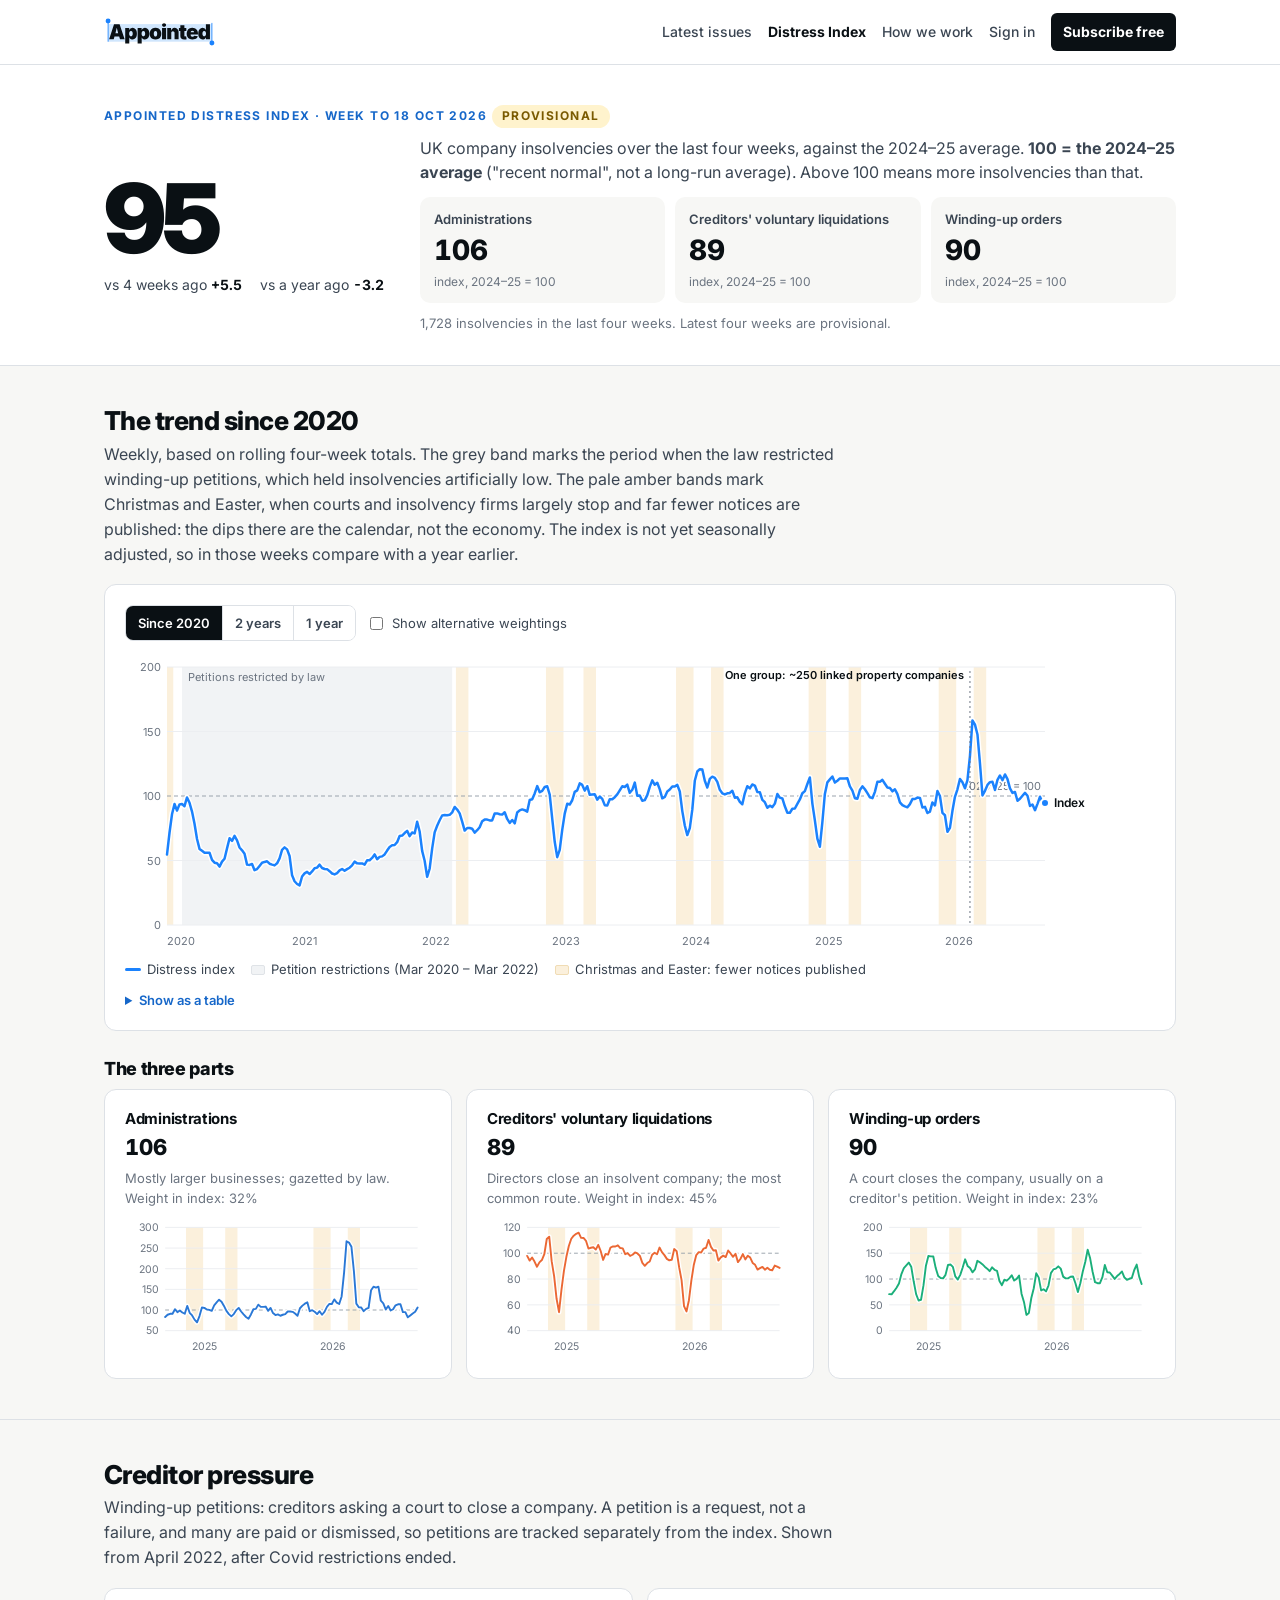
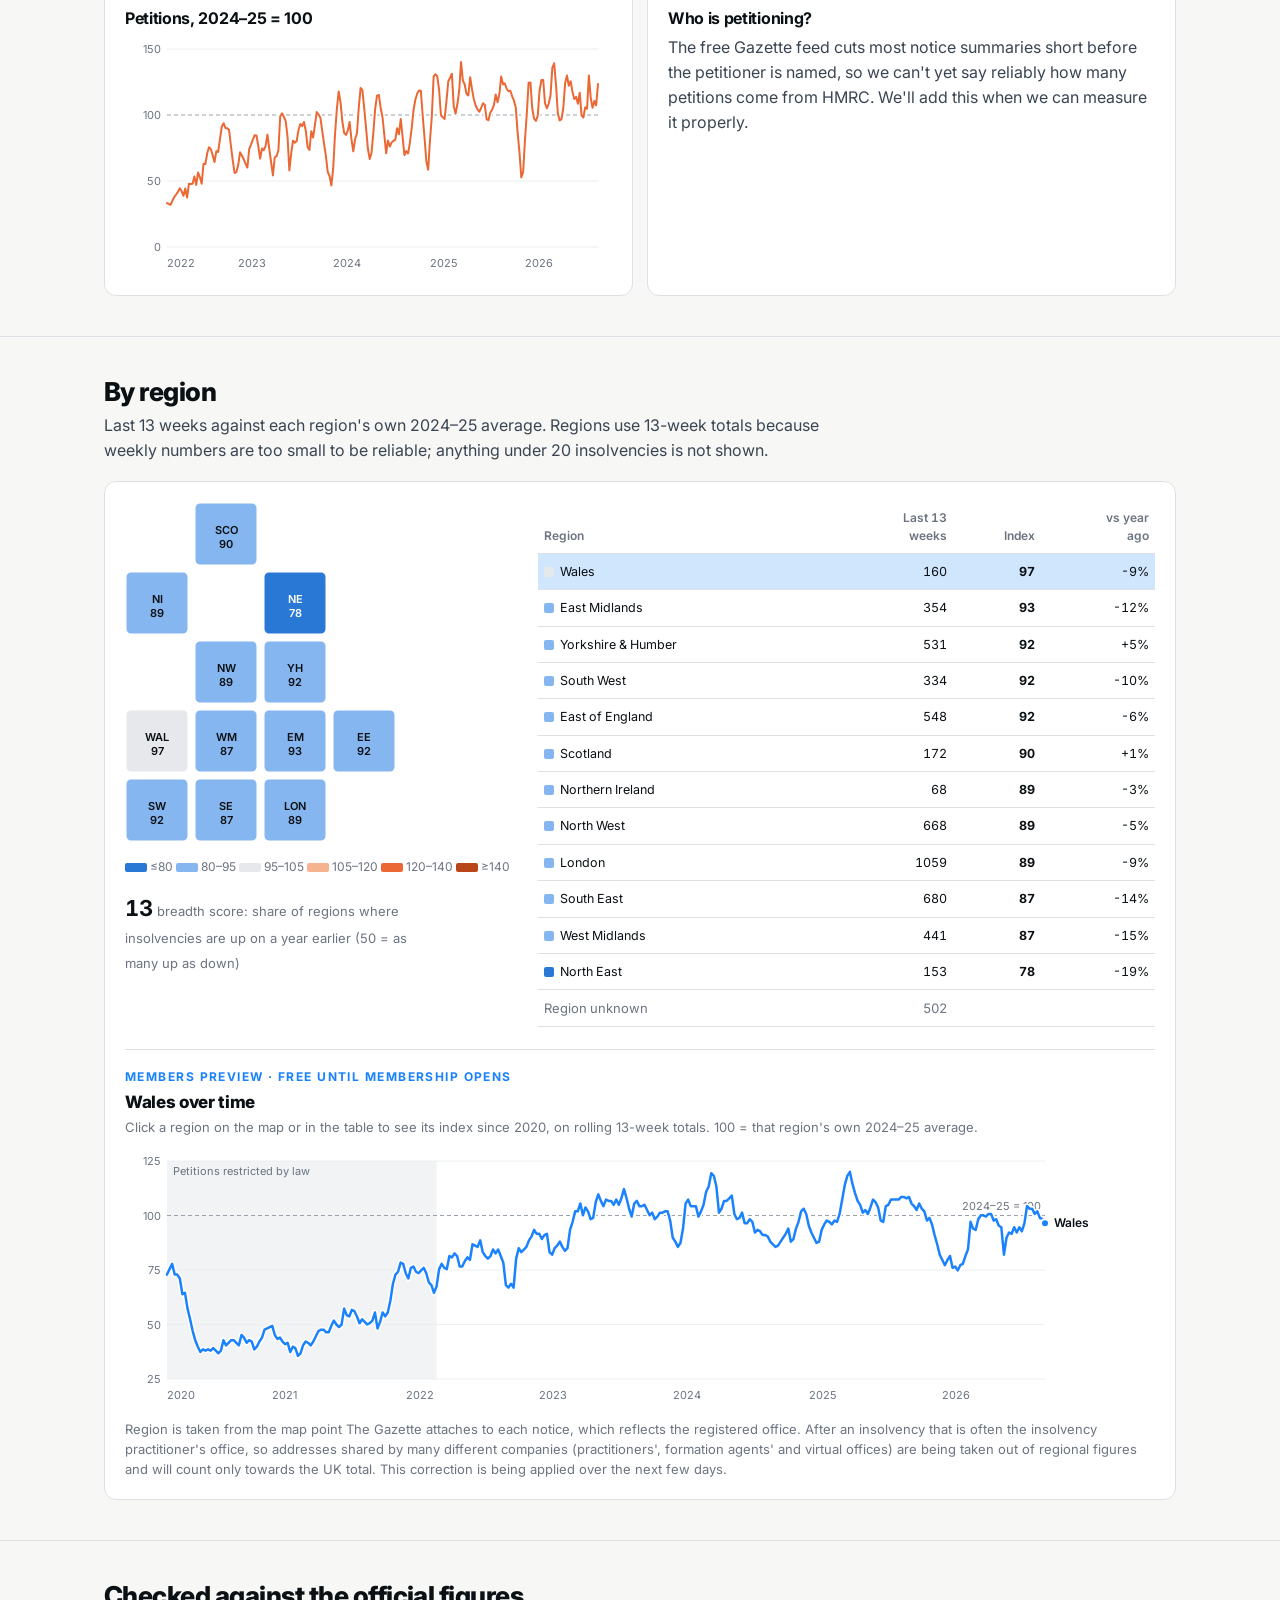
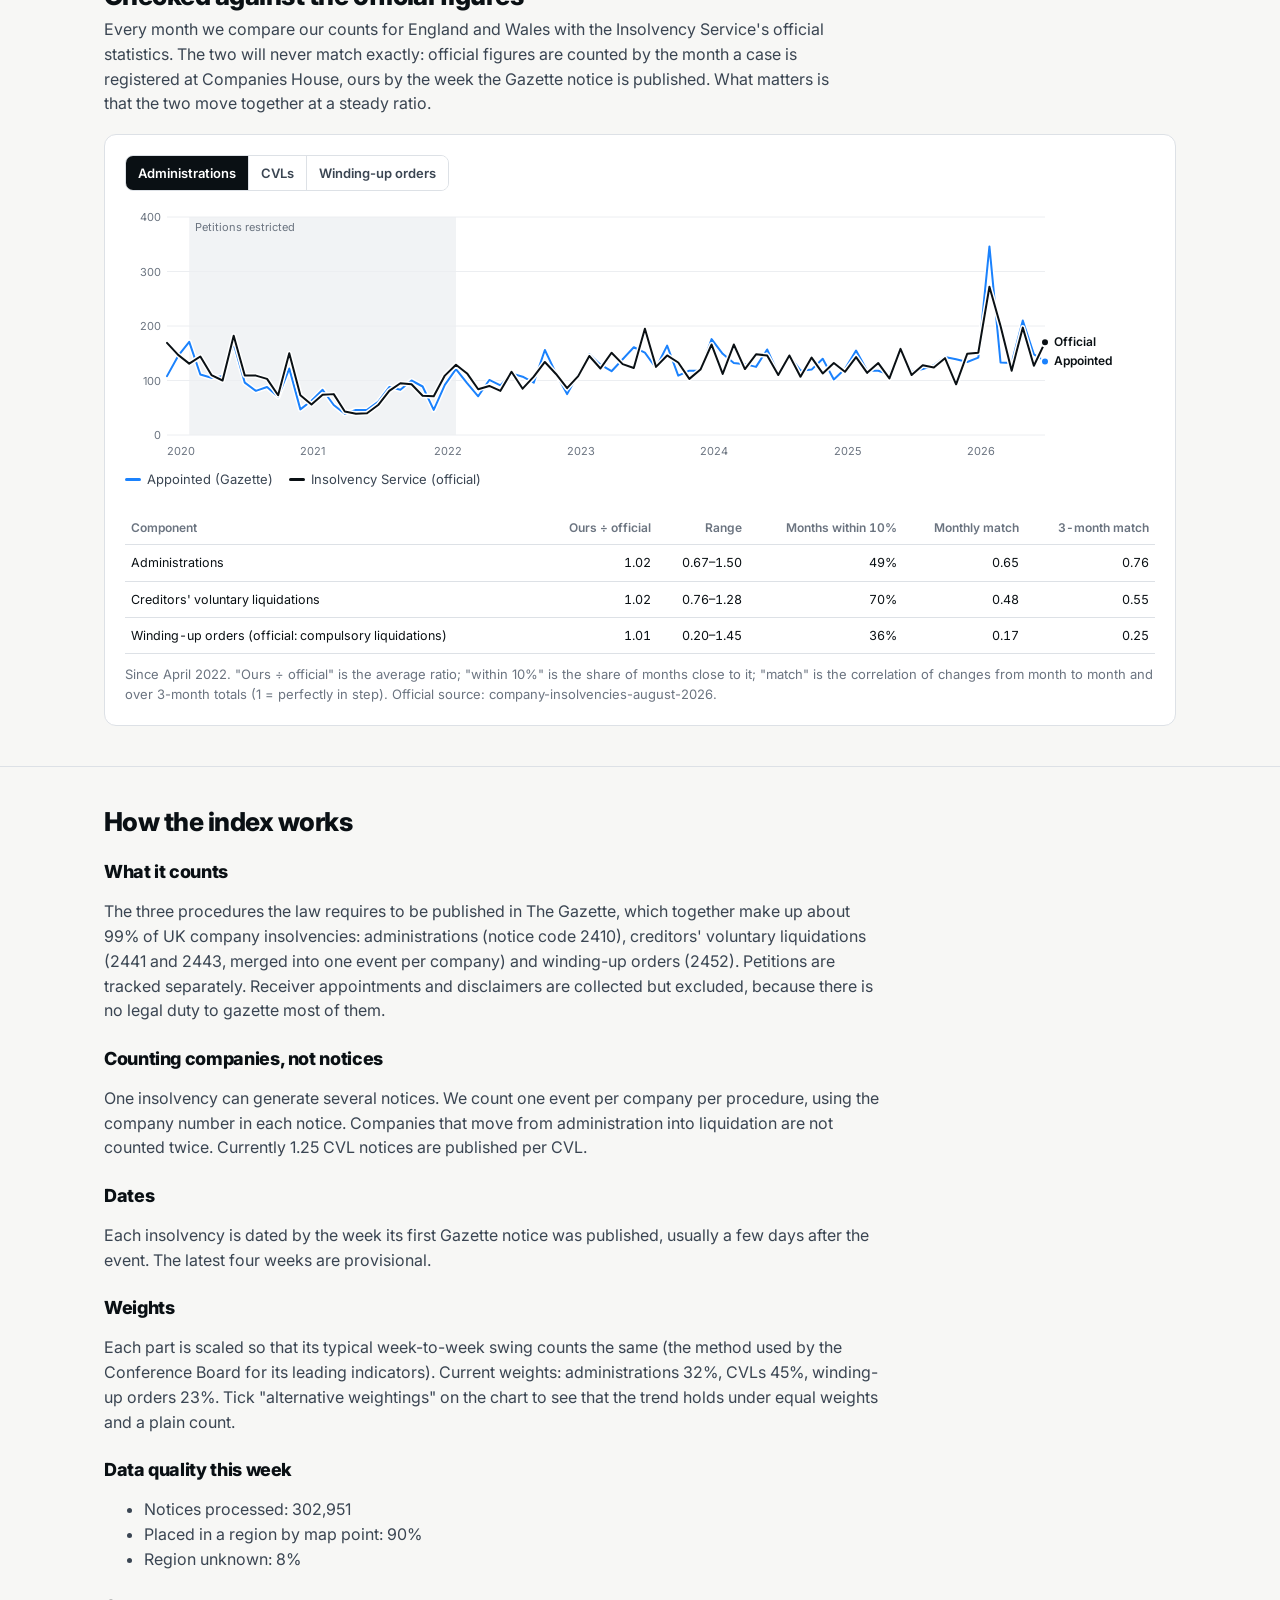
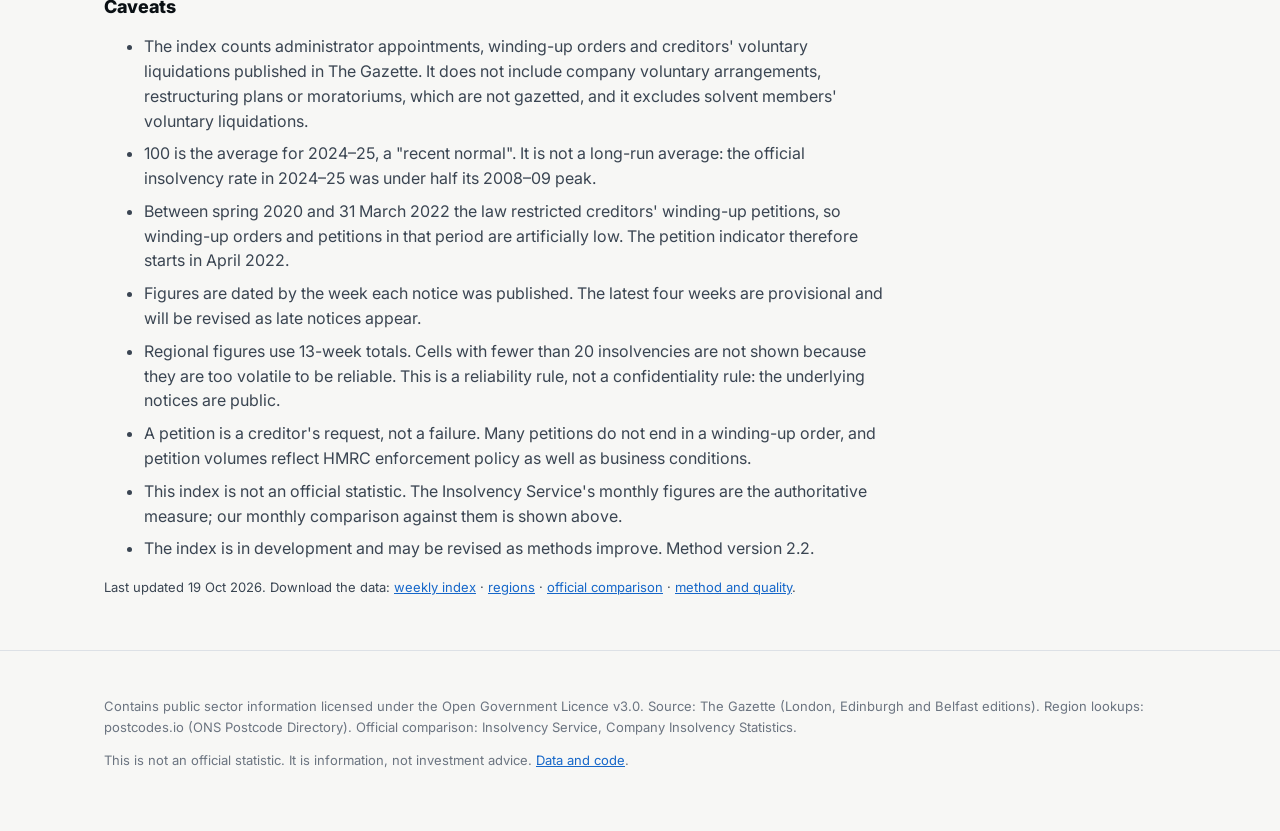
==== commit 2aa0ad26: "Mark region history as a members preview Co-Authored-By: Claude Opus 5.5 <noreply@anthropic.com> Cla" ====
--- a/docs/distress-index.html
+++ b/docs/distress-index.html
@@ -301,7 +301,7 @@
     '<div class="card"><div class="reg-grid"><div><div id="tm"></div><div class="scale">'+DIV.map(function(d){return '<i style="background:'+d[0]+'"></i>'+d[1]}).join(" ")+'</div>'+
     (dl?'<p style="margin:14px 0 0;max-width:290px"><b class="num" style="font-size:22px">'+Math.round(+dl.diffusion)+'</b> <span class="small">breadth score: share of regions where insolvencies are up on a year earlier (50 = as many up as down)</span></p>':'')+
     '</div><div class="tblwrap" style="margin:0"><table class="t num" id="rt"><tr><th>Region</th><th class="r">Last 13<br>weeks</th><th class="r">Index</th><th class="r">vs year<br>ago</th></tr></table></div></div>'+
-    '<div id="rhist" style="margin-top:22px;border-top:1px solid var(--rule);padding-top:18px"><h3 style="font-size:17px;font-weight:800;margin:0 0 4px" id="rh-title">Region over time</h3><p class="small" style="margin:0 0 10px">Click a region on the map or in the table to see its index since 2020, on rolling 13-week totals. 100 = that region\'s own 2024–25 average.</p><div id="c-reg"></div></div>'+
+    '<div id="rhist" style="margin-top:22px;border-top:1px solid var(--rule);padding-top:18px"><p class="kicker" style="margin:0 0 6px;color:var(--blue,#1c5cab)">Members preview · free until membership opens</p><h3 style="font-size:17px;font-weight:800;margin:0 0 4px" id="rh-title">Region over time</h3><p class="small" style="margin:0 0 10px">Click a region on the map or in the table to see its index since 2020, on rolling 13-week totals. 100 = that region\'s own 2024–25 average.</p><div id="c-reg"></div></div>'+
     '<p class="small" style="margin:12px 0 0">Region is taken from the map point The Gazette attaches to each notice, which reflects the registered office. After an insolvency that is often the insolvency practitioner\'s office, so addresses shared by many different companies (practitioners\', formation agents\' and virtual offices) are being taken out of regional figures and will count only towards the UK total. This correction is being applied over the next few days.</p></div></div>';
   app.appendChild(rg);
   var size=64,gap=5,svg='<svg class="tilemap" width="'+(4*size+3*gap)+'" height="'+(5*size+4*gap)+'" viewBox="0 0 '+(4*size+3*gap)+' '+(5*size+4*gap)+'" role="img" aria-label="Regional index map">';
